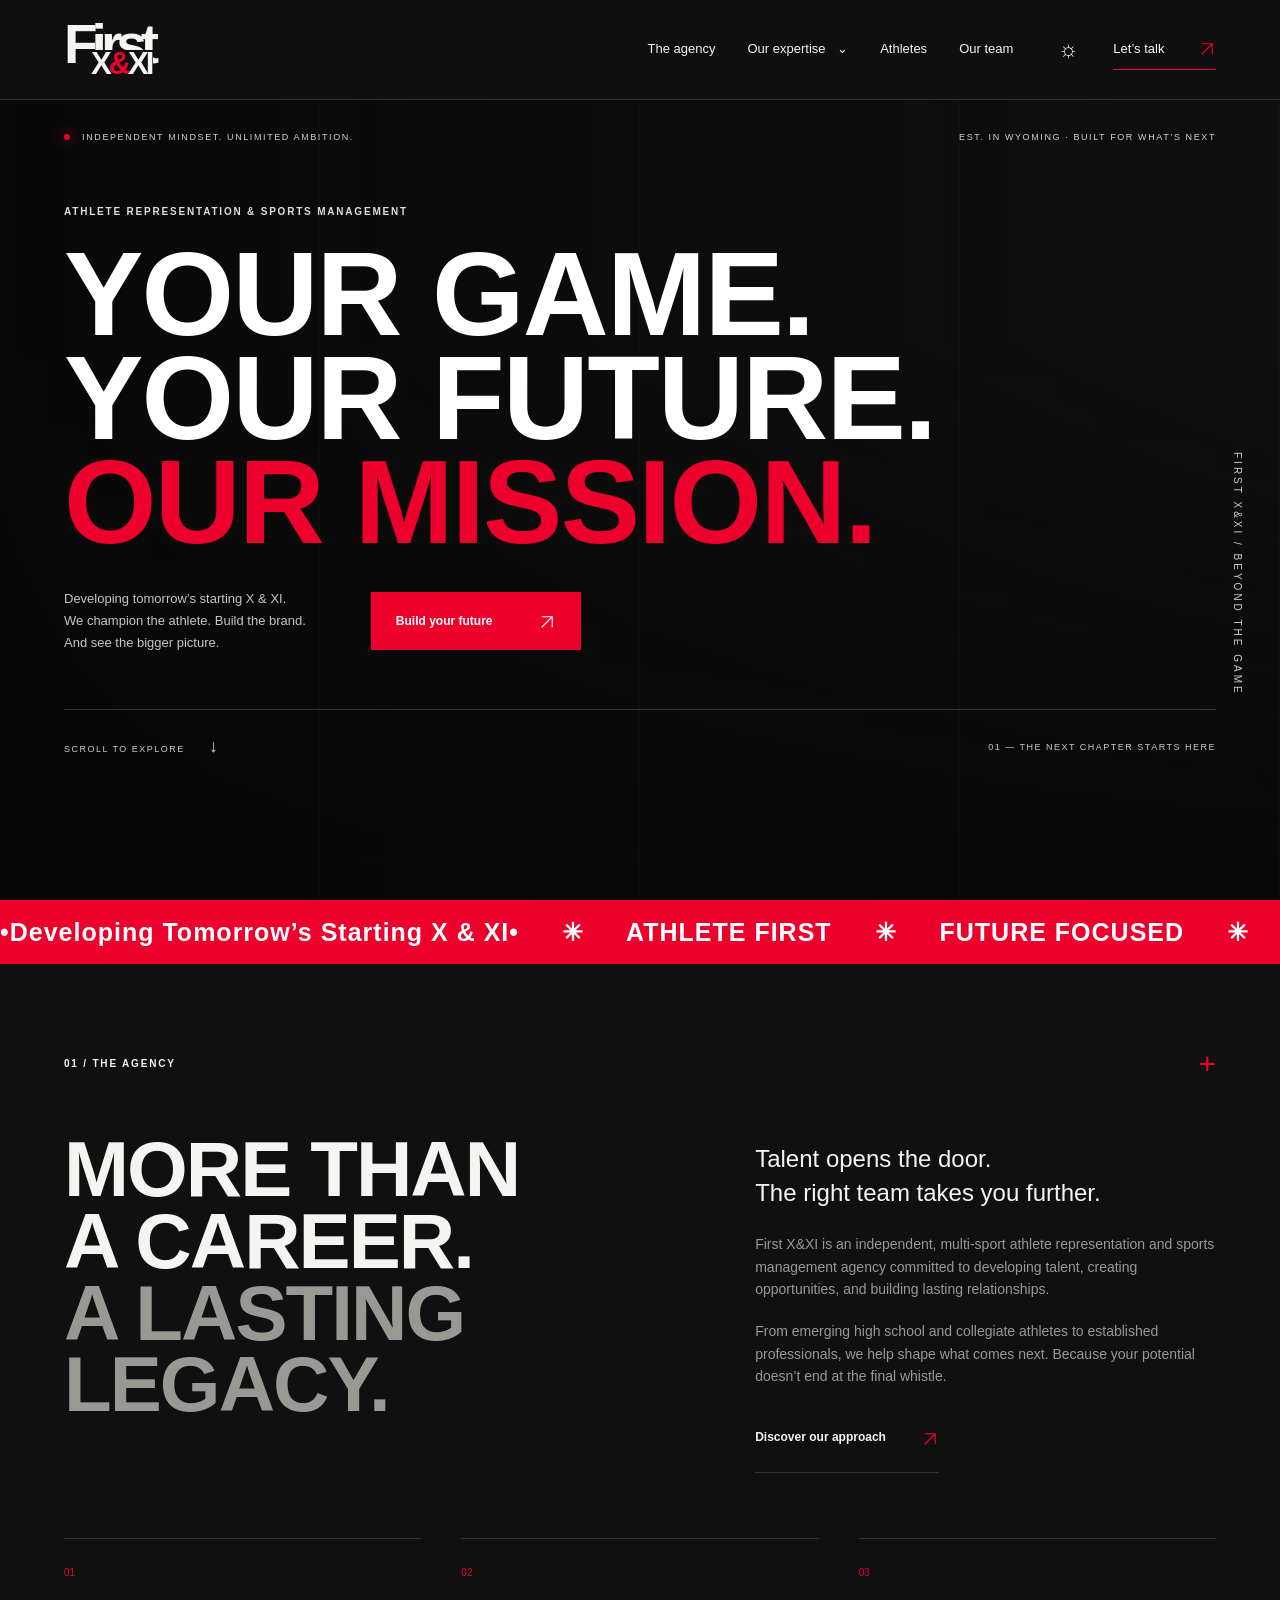
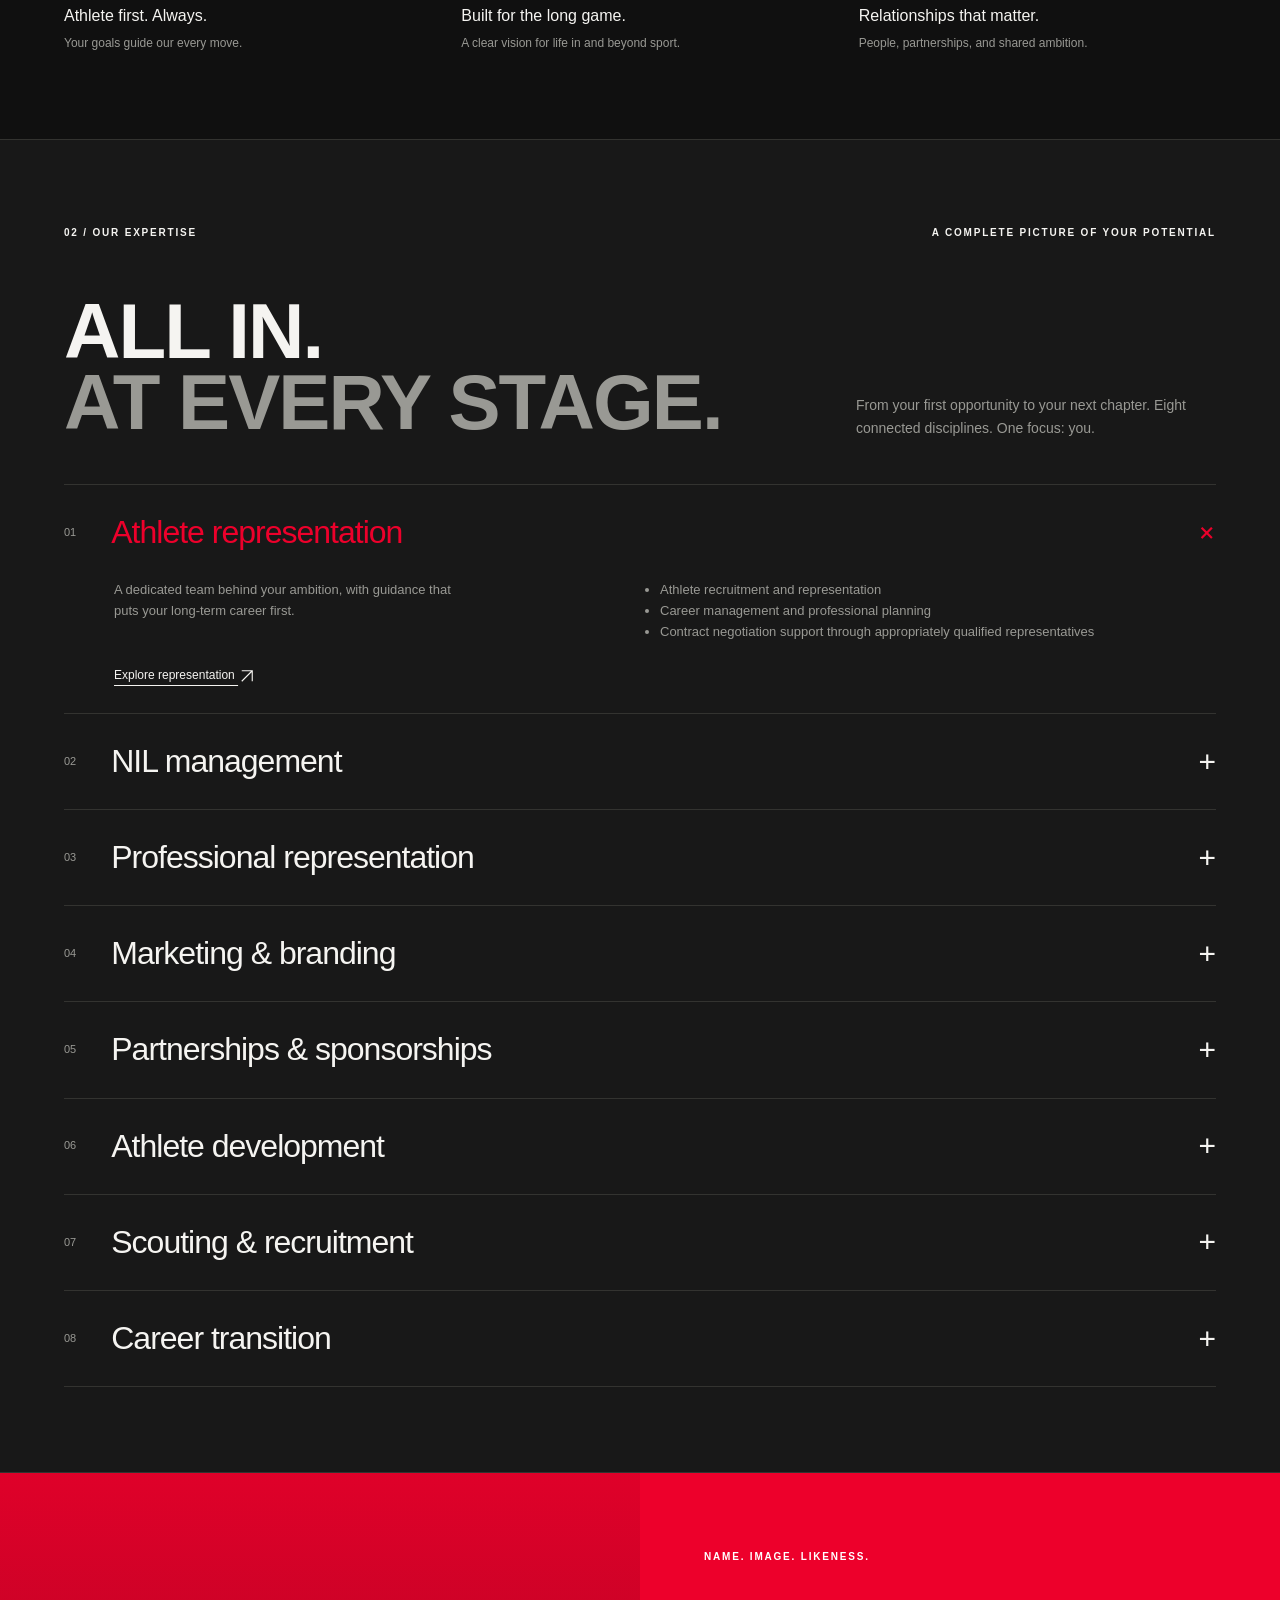
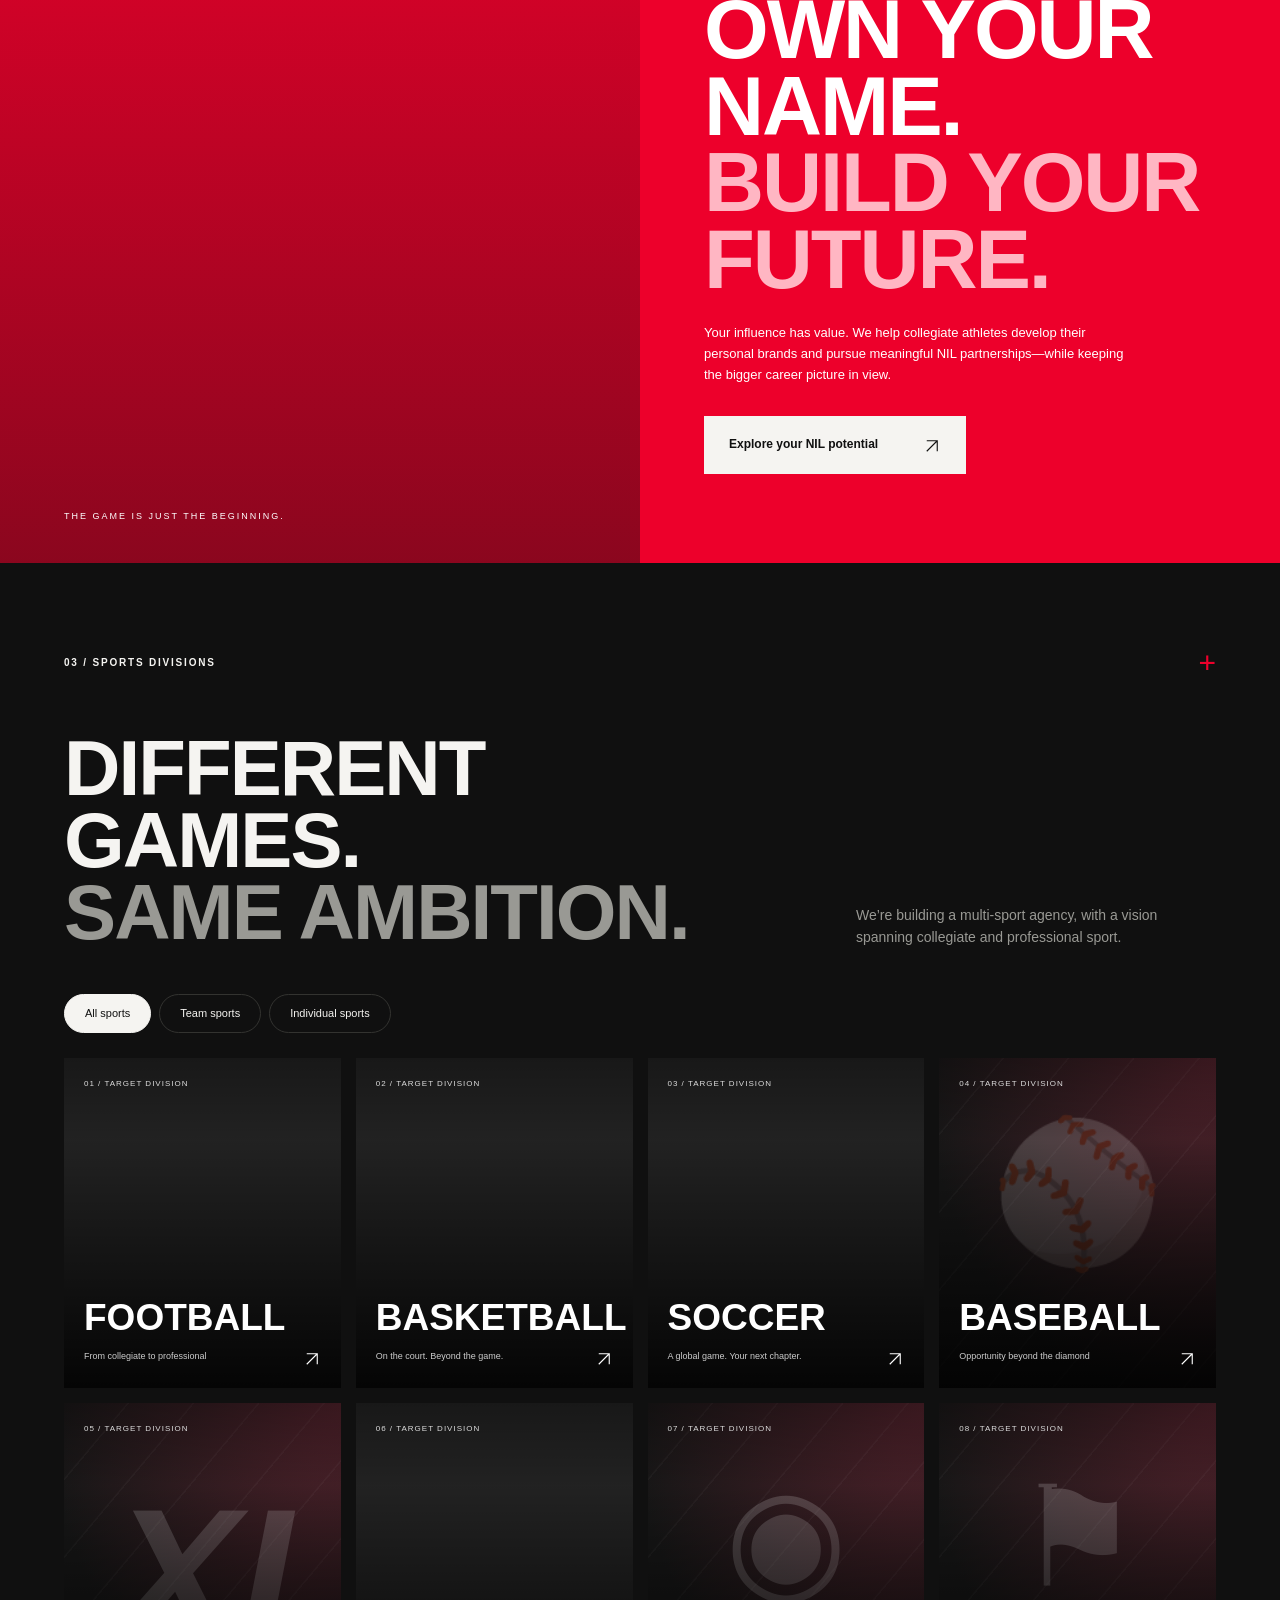
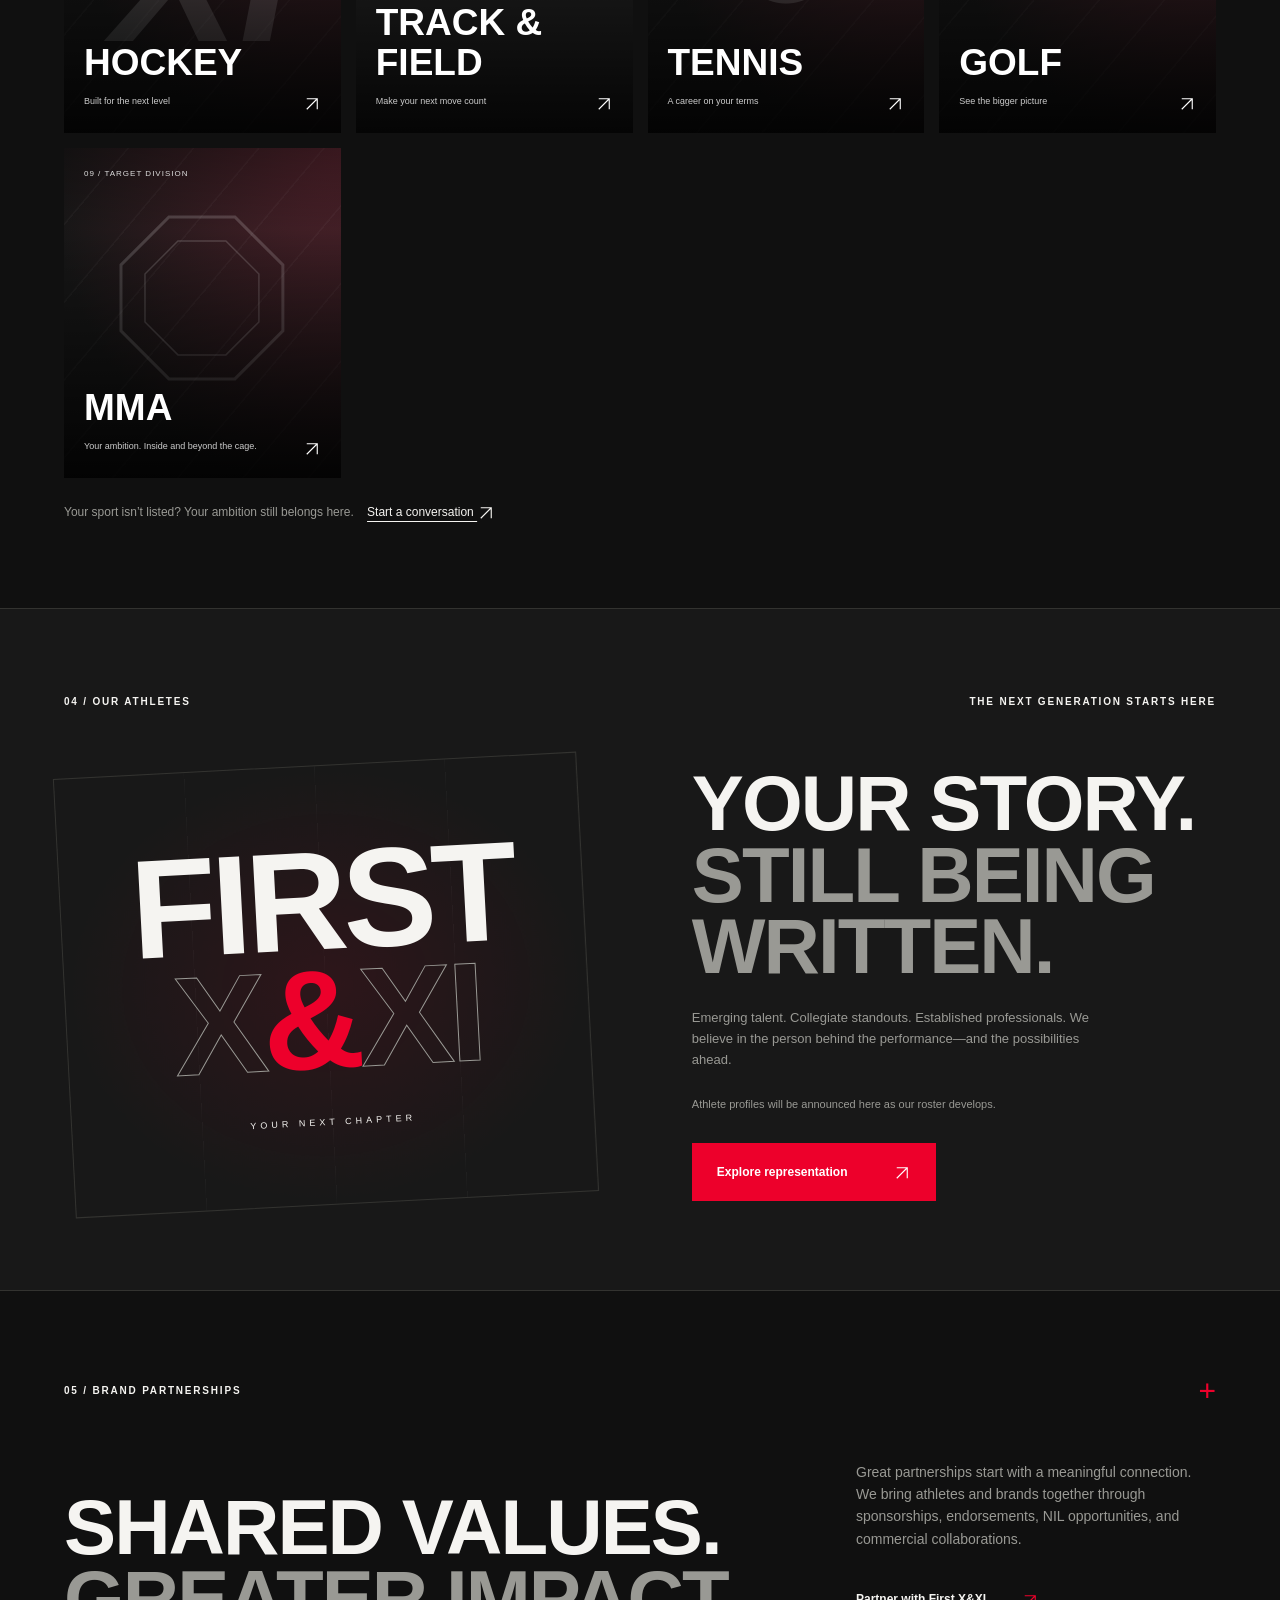
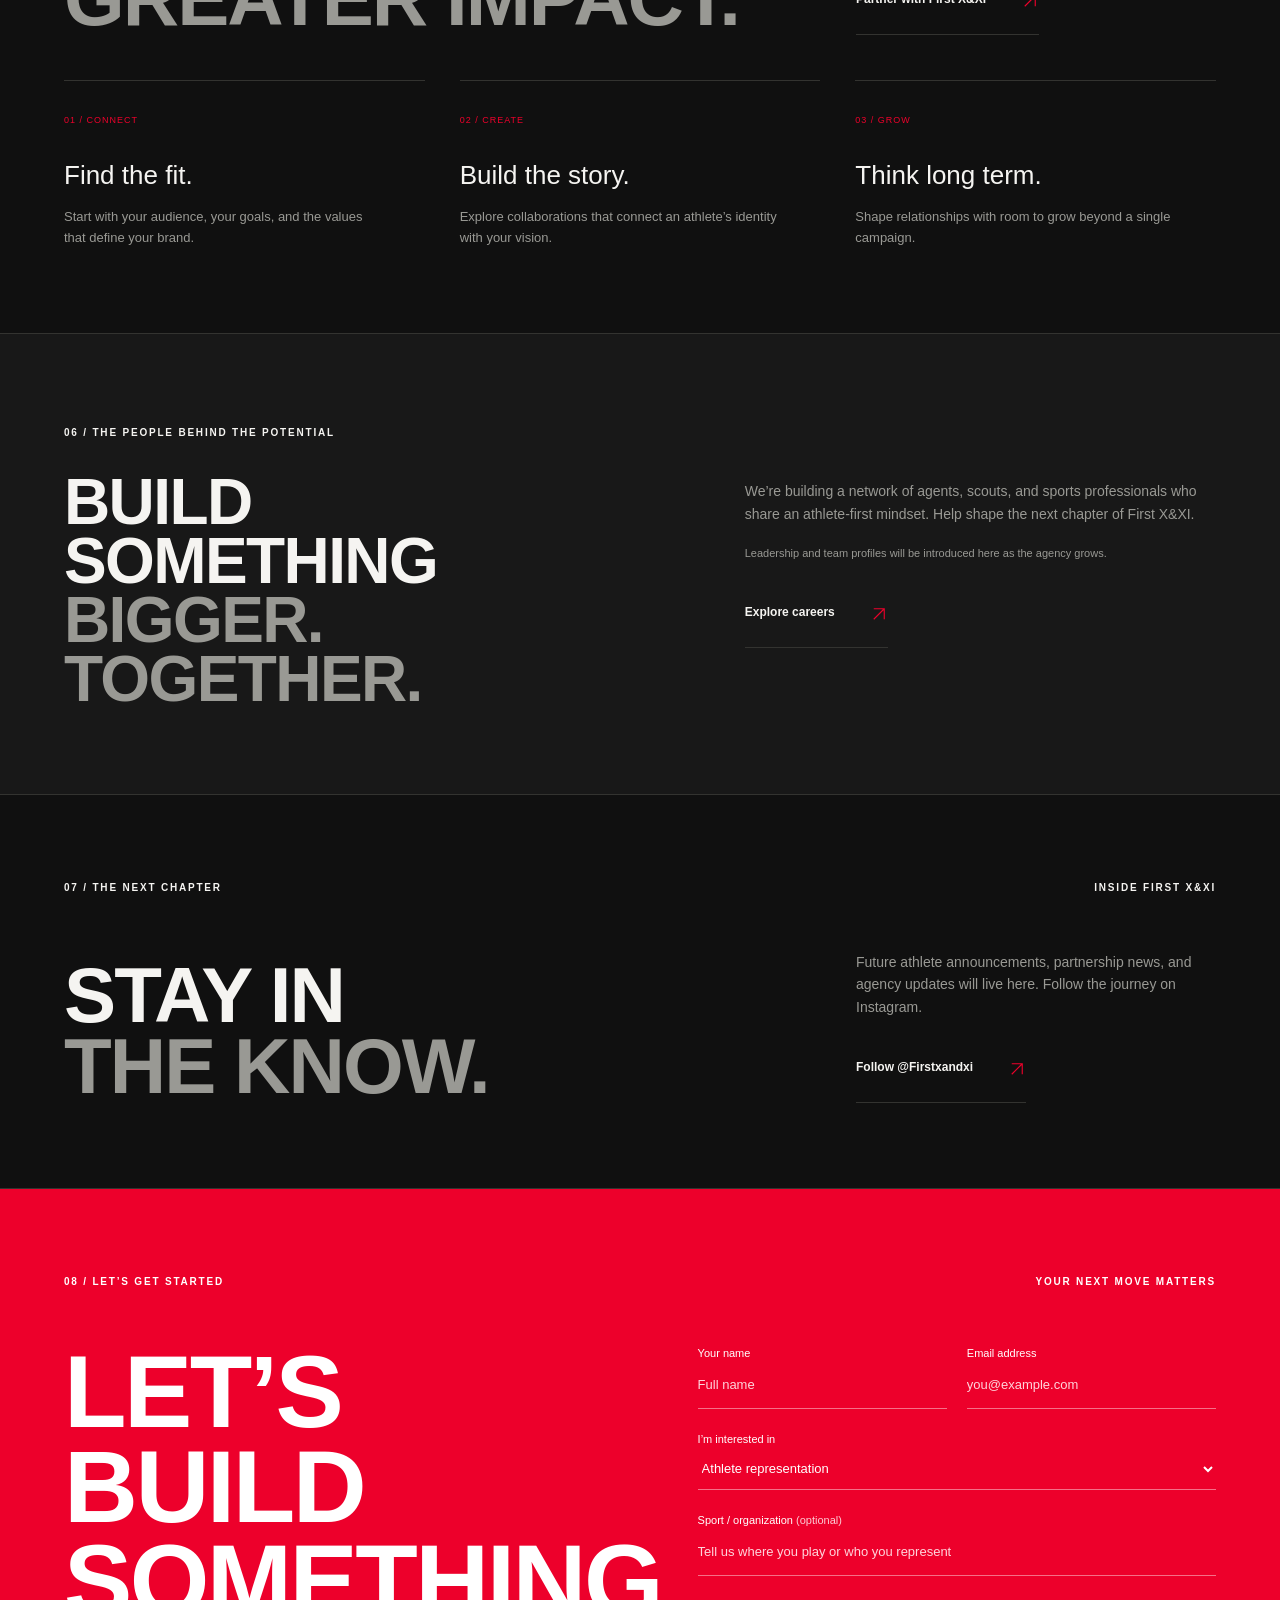
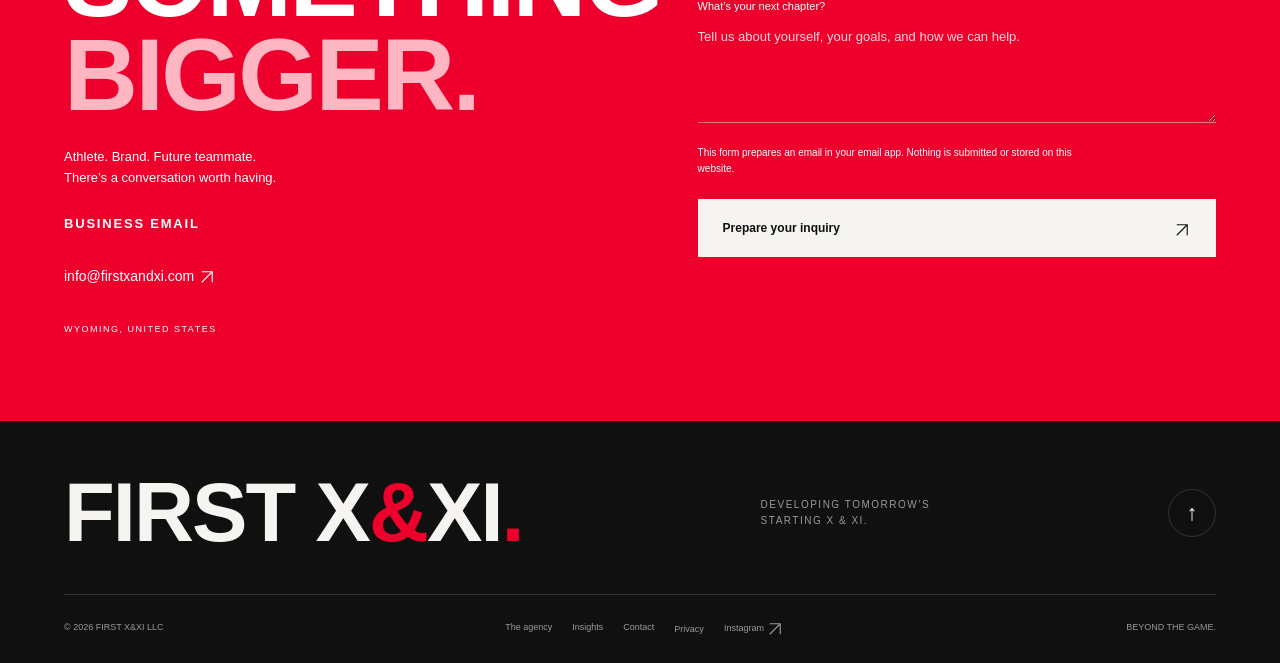
==== index.html @ 7b614a2d "Add files via upload" ====
<!doctype html>
<html lang="en" data-theme="dark">
<head>
<meta charset="UTF-8"><meta name="viewport" content="width=device-width, initial-scale=1">
<title>FIRST X&XI — Beyond the Game</title>
<meta name="description" content="FIRST X&XI is an independent, multi-sport athlete representation agency. Career management, NIL opportunities, brand partnerships, and development on and off the field.">
<meta name="theme-color" content="#101010"><meta property="og:title" content="FIRST X&XI — Beyond the Game"><meta property="og:description" content="Developing tomorrow’s starting X & XI. Athlete representation, NIL, and brand partnerships."><meta property="og:type" content="website">
<link rel="icon" href="assets/favicon.svg" type="image/svg+xml"><link rel="stylesheet" href="styles.css"><script src="script.js" defer></script>
</head>
<body>
<a class="skip" href="#main">Skip to content</a>
<header class="header">
<a href="#home" class="logo" aria-label="First X and XI home"><span class="logo-first">First</span><span class="logo-bottom">X<span>&</span>XI</span></a>
<nav class="desktop-nav" aria-label="Main navigation"><a href="#about">The agency</a><div class="nav-dropdown"><button aria-expanded="false" aria-controls="services-menu">Our expertise <span>⌄</span></button><div id="services-menu" class="mega-menu" hidden><span class="eyebrow">Built around your ambition</span><a href="#representation">Athlete representation <span><svg class="arrow-icon" viewBox="0 0 24 24" fill="none" aria-hidden="true"><path d="M5 19 19 5M5 5h14v14" stroke="currentColor" stroke-width="1.5"/></svg></span></a><a href="#nil">NIL & brand building <span><svg class="arrow-icon" viewBox="0 0 24 24" fill="none" aria-hidden="true"><path d="M5 19 19 5M5 5h14v14" stroke="currentColor" stroke-width="1.5"/></svg></span></a><a href="#sports">Sports divisions <span><svg class="arrow-icon" viewBox="0 0 24 24" fill="none" aria-hidden="true"><path d="M5 19 19 5M5 5h14v14" stroke="currentColor" stroke-width="1.5"/></svg></span></a><a href="#partnerships">Brand partnerships <span><svg class="arrow-icon" viewBox="0 0 24 24" fill="none" aria-hidden="true"><path d="M5 19 19 5M5 5h14v14" stroke="currentColor" stroke-width="1.5"/></svg></span></a></div></div><a href="#athletes">Athletes</a><a href="#team">Our team</a></nav>
<div class="header-actions"><button class="theme-toggle icon-button" aria-label="Switch to light theme" title="Switch color theme">☼</button><a class="header-cta" href="#contact">Let’s talk <span><svg class="arrow-icon" viewBox="0 0 24 24" fill="none" aria-hidden="true"><path d="M5 19 19 5M5 5h14v14" stroke="currentColor" stroke-width="1.5"/></svg></span></a><button class="menu-toggle icon-button" aria-label="Open navigation" aria-expanded="false" aria-controls="mobile-nav"><span></span><span></span></button></div>
<nav id="mobile-nav" class="mobile-nav" aria-label="Mobile navigation" hidden><a href="#about">The agency</a><a href="#representation">Our expertise</a><a href="#sports">Sports divisions</a><a href="#athletes">Athletes</a><a href="#team">Our team</a><a href="#contact">Let’s talk <svg class="arrow-icon" viewBox="0 0 24 24" fill="none" aria-hidden="true"><path d="M5 19 19 5M5 5h14v14" stroke="currentColor" stroke-width="1.5"/></svg></a></nav>
</header>
<main id="main">
<section class="hero" id="home">
<div class="hero-photo" role="img" aria-label="Stadium lights illuminating a field at night"></div><div class="hero-grid" aria-hidden="true"></div><div class="hero-topline"><span><i class="status-dot"></i> INDEPENDENT MINDSET. UNLIMITED AMBITION.</span><span>EST. IN WYOMING · BUILT FOR WHAT’S NEXT</span></div>
<div class="hero-content"><p class="eyebrow">ATHLETE REPRESENTATION &amp; SPORTS MANAGEMENT</p><h1>YOUR GAME.<br>YOUR FUTURE.<br><span>OUR MISSION.</span></h1><div class="hero-bottom"><p>Developing tomorrow’s starting X &amp; XI.<br>We champion the athlete. Build the brand.<br>And see the bigger picture.</p><a href="#contact" class="button" data-inquiry="Athlete representation">Build your future <span><svg class="arrow-icon" viewBox="0 0 24 24" fill="none" aria-hidden="true"><path d="M5 19 19 5M5 5h14v14" stroke="currentColor" stroke-width="1.5"/></svg></span></a></div></div>
<div class="hero-side" aria-hidden="true">FIRST X&XI / BEYOND THE GAME</div><div class="hero-footer"><a href="#about">SCROLL TO EXPLORE <span>↓</span></a><span>01 — THE NEXT CHAPTER STARTS HERE</span></div>
</section>
<div class="ticker" aria-label="Developing Tomorrow’s Starting X &amp; XI. Athlete first. Future focused. Beyond the game."><div aria-hidden="true">•Developing Tomorrow’s Starting X &amp; XI• <span>✳</span> ATHLETE FIRST <span>✳</span> FUTURE FOCUSED <span>✳</span> BEYOND THE GAME <span>✳</span> •Developing Tomorrow’s Starting X &amp; XI• <span>✳</span> ATHLETE FIRST <span>✳</span> FUTURE FOCUSED <span>✳</span> BEYOND THE GAME <span>✳</span></div></div>
<section class="section about" id="about"><div class="section-marker"><span class="eyebrow">01 / THE AGENCY</span><span class="mini-cross">+</span></div><div class="about-main reveal"><h2>MORE THAN<br>A CAREER.<br><span class="muted">A LASTING LEGACY.</span></h2><div class="about-copy"><p class="lead">Talent opens the door.<br>The right team takes you further.</p><p>First X&XI is an independent, multi-sport athlete representation and sports management agency committed to developing talent, creating opportunities, and building lasting relationships.</p><p>From emerging high school and collegiate athletes to established professionals, we help shape what comes next. Because your potential doesn’t end at the final whistle.</p><a class="text-link" href="#representation">Discover our approach <span><svg class="arrow-icon" viewBox="0 0 24 24" fill="none" aria-hidden="true"><path d="M5 19 19 5M5 5h14v14" stroke="currentColor" stroke-width="1.5"/></svg></span></a></div></div><div class="principles"><div><span>01</span><h3>Athlete first. Always.</h3><p>Your goals guide our every move.</p></div><div><span>02</span><h3>Built for the long game.</h3><p>A clear vision for life in and beyond sport.</p></div><div><span>03</span><h3>Relationships that matter.</h3><p>People, partnerships, and shared ambition.</p></div></div></section>
<section class="section expertise" id="representation"><div class="section-marker"><span class="eyebrow">02 / OUR EXPERTISE</span><span class="eyebrow">A COMPLETE PICTURE OF YOUR POTENTIAL</span></div><div class="section-heading reveal"><h2>ALL IN.<br><span class="muted">AT EVERY STAGE.</span></h2><p>From your first opportunity to your next chapter. Eight connected disciplines. One focus: you.</p></div><div class="service-list">
<details open><summary><span class="service-number">01</span><h3>Athlete representation</h3><span class="plus">+</span></summary><div class="service-body"><p>A dedicated team behind your ambition, with guidance that puts your long-term career first.</p><ul><li>Athlete recruitment and representation</li><li>Career management and professional planning</li><li>Contract negotiation support through appropriately qualified representatives</li></ul><a href="#contact" data-inquiry="Athlete representation">Explore representation <svg class="arrow-icon" viewBox="0 0 24 24" fill="none" aria-hidden="true"><path d="M5 19 19 5M5 5h14v14" stroke="currentColor" stroke-width="1.5"/></svg></a></div></details>
<details><summary><span class="service-number">02</span><h3>NIL management</h3><span class="plus">+</span></summary><div class="service-body"><p>Turn your name, image, and likeness into opportunities that fit who you are.</p><ul><li>Collegiate NIL opportunities</li><li>Brand partnerships and sponsorship negotiations</li><li>Athlete brand development</li></ul><a href="#nil">Explore NIL <svg class="arrow-icon" viewBox="0 0 24 24" fill="none" aria-hidden="true"><path d="M5 19 19 5M5 5h14v14" stroke="currentColor" stroke-width="1.5"/></svg></a></div></details>
<details><summary><span class="service-number">03</span><h3>Professional representation</h3><span class="plus">+</span></summary><div class="service-body"><p>Strategic support for the demands and possibilities of a professional career.</p><ul><li>Professional career and relationship management</li><li>Contract advisory and negotiation through qualified agents</li><li>Career advancement opportunities</li></ul><a href="#contact" data-inquiry="Professional representation">Plan your next chapter <svg class="arrow-icon" viewBox="0 0 24 24" fill="none" aria-hidden="true"><path d="M5 19 19 5M5 5h14v14" stroke="currentColor" stroke-width="1.5"/></svg></a></div></details>
<details><summary><span class="service-number">04</span><h3>Marketing &amp; branding</h3><span class="plus">+</span></summary><div class="service-body"><p>Build an identity that carries your story beyond the scoreboard.</p><ul><li>Personal brand development</li><li>Social media strategy and athlete campaigns</li><li>Public relations and media exposure</li></ul><a href="#contact" data-inquiry="Marketing & branding">Build your brand <svg class="arrow-icon" viewBox="0 0 24 24" fill="none" aria-hidden="true"><path d="M5 19 19 5M5 5h14v14" stroke="currentColor" stroke-width="1.5"/></svg></a></div></details>
<details><summary><span class="service-number">05</span><h3>Partnerships &amp; sponsorships</h3><span class="plus">+</span></summary><div class="service-body"><p>Connect ambition with brands that share your values.</p><ul><li>Corporate sponsorships and endorsements</li><li>Brand collaborations</li><li>Commercial partnerships</li></ul><a href="#partnerships">Explore partnerships <svg class="arrow-icon" viewBox="0 0 24 24" fill="none" aria-hidden="true"><path d="M5 19 19 5M5 5h14v14" stroke="currentColor" stroke-width="1.5"/></svg></a></div></details>
<details><summary><span class="service-number">06</span><h3>Athlete development</h3><span class="plus">+</span></summary><div class="service-body"><p>Invest in the person behind the performance.</p><ul><li>Professional development and mentorship</li><li>Career preparation</li><li>Financial literacy and education resources</li></ul><a href="#contact" data-inquiry="Athlete development">Start a conversation <svg class="arrow-icon" viewBox="0 0 24 24" fill="none" aria-hidden="true"><path d="M5 19 19 5M5 5h14v14" stroke="currentColor" stroke-width="1.5"/></svg></a></div></details>
<details><summary><span class="service-number">07</span><h3>Scouting &amp; recruitment</h3><span class="plus">+</span></summary><div class="service-body"><p>Recognize potential. Create pathways to what comes next.</p><ul><li>Emerging talent identification and evaluation</li><li>High school and collegiate recruitment</li><li>Relationships with coaches and programs</li></ul><a href="#contact" data-inquiry="Scouting & recruitment">Get in touch <svg class="arrow-icon" viewBox="0 0 24 24" fill="none" aria-hidden="true"><path d="M5 19 19 5M5 5h14v14" stroke="currentColor" stroke-width="1.5"/></svg></a></div></details>
<details><summary><span class="service-number">08</span><h3>Career transition</h3><span class="plus">+</span></summary><div class="service-body"><p>Your next chapter deserves the same ambition as your first.</p><ul><li>Preparation for life after sports</li><li>Business and entrepreneurship opportunities</li><li>Personal brand development and long-term career planning</li></ul><a href="#contact" data-inquiry="Career transition">Explore your next move <svg class="arrow-icon" viewBox="0 0 24 24" fill="none" aria-hidden="true"><path d="M5 19 19 5M5 5h14v14" stroke="currentColor" stroke-width="1.5"/></svg></a></div></details>
</div></section>
<section class="nil-feature" id="nil"><div class="nil-image" role="img" aria-label="Basketball hoop beneath an open sky"></div><div class="nil-copy reveal"><span class="eyebrow">NAME. IMAGE. LIKENESS.</span><h2>OWN YOUR<br>NAME.<br><span>BUILD YOUR<br>FUTURE.</span></h2><p>Your influence has value. We help collegiate athletes develop their personal brands and pursue meaningful NIL partnerships—while keeping the bigger career picture in view.</p><a href="#contact" class="button button-white" data-inquiry="NIL opportunities">Explore your NIL potential <span><svg class="arrow-icon" viewBox="0 0 24 24" fill="none" aria-hidden="true"><path d="M5 19 19 5M5 5h14v14" stroke="currentColor" stroke-width="1.5"/></svg></span></a></div></section>
<section class="section sports" id="sports"><div class="section-marker"><span class="eyebrow">03 / SPORTS DIVISIONS</span><span class="mini-cross">+</span></div><div class="section-heading reveal"><h2>DIFFERENT GAMES.<br><span class="muted">SAME AMBITION.</span></h2><p>We’re building a multi-sport agency, with a vision spanning collegiate and professional sport.</p></div><div class="sport-filters" role="group" aria-label="Filter sports"><button class="active" data-filter="all" aria-pressed="true">All sports</button><button data-filter="team" aria-pressed="false">Team sports</button><button data-filter="individual" aria-pressed="false">Individual sports</button></div><div class="sport-grid">
<a class="sport-card football" href="#contact" data-category="team" data-sport="Football"><span class="sport-index">01 / TARGET DIVISION</span><div><h3>FOOTBALL</h3><span>From collegiate to professional <b><svg class="arrow-icon" viewBox="0 0 24 24" fill="none" aria-hidden="true"><path d="M5 19 19 5M5 5h14v14" stroke="currentColor" stroke-width="1.5"/></svg></b></span></div></a>
<a class="sport-card basketball" href="#contact" data-category="team" data-sport="Basketball"><span class="sport-index">02 / TARGET DIVISION</span><div><h3>BASKETBALL</h3><span>On the court. Beyond the game. <b><svg class="arrow-icon" viewBox="0 0 24 24" fill="none" aria-hidden="true"><path d="M5 19 19 5M5 5h14v14" stroke="currentColor" stroke-width="1.5"/></svg></b></span></div></a>
<a class="sport-card soccer" href="#contact" data-category="team" data-sport="Soccer"><span class="sport-index">03 / TARGET DIVISION</span><div><h3>SOCCER</h3><span>A global game. Your next chapter. <b><svg class="arrow-icon" viewBox="0 0 24 24" fill="none" aria-hidden="true"><path d="M5 19 19 5M5 5h14v14" stroke="currentColor" stroke-width="1.5"/></svg></b></span></div></a>
<a class="sport-card graphic-card" href="#contact" data-category="team" data-sport="Baseball"><span class="sport-index">04 / TARGET DIVISION</span><span class="sport-symbol" aria-hidden="true">⚾</span><div><h3>BASEBALL</h3><span>Opportunity beyond the diamond <b><svg class="arrow-icon" viewBox="0 0 24 24" fill="none" aria-hidden="true"><path d="M5 19 19 5M5 5h14v14" stroke="currentColor" stroke-width="1.5"/></svg></b></span></div></a>
<a class="sport-card graphic-card" href="#contact" data-category="team" data-sport="Hockey"><span class="sport-index">05 / TARGET DIVISION</span><span class="sport-symbol lines-symbol" aria-hidden="true">XI</span><div><h3>HOCKEY</h3><span>Built for the next level <b><svg class="arrow-icon" viewBox="0 0 24 24" fill="none" aria-hidden="true"><path d="M5 19 19 5M5 5h14v14" stroke="currentColor" stroke-width="1.5"/></svg></b></span></div></a>
<a class="sport-card track" href="#contact" data-category="individual" data-sport="Track & Field"><span class="sport-index">06 / TARGET DIVISION</span><div><h3>TRACK &amp; FIELD</h3><span>Make your next move count <b><svg class="arrow-icon" viewBox="0 0 24 24" fill="none" aria-hidden="true"><path d="M5 19 19 5M5 5h14v14" stroke="currentColor" stroke-width="1.5"/></svg></b></span></div></a>
<a class="sport-card graphic-card" href="#contact" data-category="individual" data-sport="Tennis"><span class="sport-index">07 / TARGET DIVISION</span><span class="sport-symbol" aria-hidden="true">◉</span><div><h3>TENNIS</h3><span>A career on your terms <b><svg class="arrow-icon" viewBox="0 0 24 24" fill="none" aria-hidden="true"><path d="M5 19 19 5M5 5h14v14" stroke="currentColor" stroke-width="1.5"/></svg></b></span></div></a>
<a class="sport-card graphic-card" href="#contact" data-category="individual" data-sport="Golf"><span class="sport-index">08 / TARGET DIVISION</span><span class="sport-symbol" aria-hidden="true">⚑</span><div><h3>GOLF</h3><span>See the bigger picture <b><svg class="arrow-icon" viewBox="0 0 24 24" fill="none" aria-hidden="true"><path d="M5 19 19 5M5 5h14v14" stroke="currentColor" stroke-width="1.5"/></svg></b></span></div></a><a class="sport-card graphic-card mma" href="#contact" data-category="individual" data-sport="MMA"><span class="sport-index">09 / TARGET DIVISION</span><svg class="mma-octagon" viewBox="0 0 120 120" fill="none" aria-hidden="true"><path d="M38 6h44l32 32v44l-32 32H38L6 82V38Z" stroke="currentColor" stroke-width="2"/><path d="M44 22h32l22 22v32L76 98H44L22 76V44Z" stroke="currentColor"/></svg><div><h3>MMA</h3><span>Your ambition. Inside and beyond the cage. <b><svg class="arrow-icon" viewBox="0 0 24 24" fill="none" aria-hidden="true"><path d="M5 19 19 5M5 5h14v14" stroke="currentColor" stroke-width="1.5"/></svg></b></span></div></a></div><p class="sport-note">Your sport isn’t listed? Your ambition still belongs here. <a href="#contact">Start a conversation <svg class="arrow-icon" viewBox="0 0 24 24" fill="none" aria-hidden="true"><path d="M5 19 19 5M5 5h14v14" stroke="currentColor" stroke-width="1.5"/></svg></a></p></section>
<section class="athletes section" id="athletes"><div class="section-marker"><span class="eyebrow">04 / OUR ATHLETES</span><span class="eyebrow">THE NEXT GENERATION STARTS HERE</span></div><div class="athlete-layout"><div class="athlete-art" aria-hidden="true"><span>FIRST</span><span class="outline">X<span class="red">&</span>XI</span><small>YOUR NEXT CHAPTER</small></div><div class="reveal"><h2>YOUR STORY.<br><span class="muted">STILL BEING<br>WRITTEN.</span></h2><p>Emerging talent. Collegiate standouts. Established professionals. We believe in the person behind the performance—and the possibilities ahead.</p><p class="small-note">Athlete profiles will be announced here as our roster develops.</p><a href="#contact" class="button" data-inquiry="Athlete representation">Explore representation <span><svg class="arrow-icon" viewBox="0 0 24 24" fill="none" aria-hidden="true"><path d="M5 19 19 5M5 5h14v14" stroke="currentColor" stroke-width="1.5"/></svg></span></a></div></div></section>
<section class="section partnerships" id="partnerships"><div class="section-marker"><span class="eyebrow">05 / BRAND PARTNERSHIPS</span><span class="mini-cross">+</span></div><div class="section-heading reveal"><h2>SHARED VALUES.<br><span class="muted">GREATER IMPACT.</span></h2><div><p>Great partnerships start with a meaningful connection. We bring athletes and brands together through sponsorships, endorsements, NIL opportunities, and commercial collaborations.</p><a href="#contact" class="text-link" data-inquiry="Brand partnership">Partner with First X&XI <span><svg class="arrow-icon" viewBox="0 0 24 24" fill="none" aria-hidden="true"><path d="M5 19 19 5M5 5h14v14" stroke="currentColor" stroke-width="1.5"/></svg></span></a></div></div><div class="partner-steps"><div><span>01 / CONNECT</span><h3>Find the fit.</h3><p>Start with your audience, your goals, and the values that define your brand.</p></div><div><span>02 / CREATE</span><h3>Build the story.</h3><p>Explore collaborations that connect an athlete’s identity with your vision.</p></div><div><span>03 / GROW</span><h3>Think long term.</h3><p>Shape relationships with room to grow beyond a single campaign.</p></div></div></section>
<section class="section team" id="team"><div><span class="eyebrow">06 / THE PEOPLE BEHIND THE POTENTIAL</span><h2>BUILD SOMETHING<br><span class="muted">BIGGER. TOGETHER.</span></h2></div><div><p>We’re building a network of agents, scouts, and sports professionals who share an athlete-first mindset. Help shape the next chapter of First X&XI.</p><p class="small-note">Leadership and team profiles will be introduced here as the agency grows.</p><a href="#contact" class="text-link" data-inquiry="Careers — agents & scouts">Explore careers <span><svg class="arrow-icon" viewBox="0 0 24 24" fill="none" aria-hidden="true"><path d="M5 19 19 5M5 5h14v14" stroke="currentColor" stroke-width="1.5"/></svg></span></a></div></section>
<section class="section insights" id="insights"><div class="section-marker"><span class="eyebrow">07 / THE NEXT CHAPTER</span><span class="eyebrow">INSIDE FIRST X&XI</span></div><div class="section-heading"><h2>STAY IN<br><span class="muted">THE KNOW.</span></h2><div><p>Future athlete announcements, partnership news, and agency updates will live here. Follow the journey on Instagram.</p><a href="https://www.instagram.com/firstxandxi/" target="_blank" rel="noopener noreferrer" class="text-link">Follow @Firstxandxi <span><svg class="arrow-icon" viewBox="0 0 24 24" fill="none" aria-hidden="true"><path d="M5 19 19 5M5 5h14v14" stroke="currentColor" stroke-width="1.5"/></svg></span></a></div></div></section>
<section class="section contact" id="contact"><div class="section-marker"><span class="eyebrow">08 / LET’S GET STARTED</span><span class="eyebrow">YOUR NEXT MOVE MATTERS</span></div><div class="contact-grid"><div><h2>LET’S BUILD<br>SOMETHING<br><span>BIGGER.</span></h2><p>Athlete. Brand. Future teammate.<br>There’s a conversation worth having.</p><p class="eyebrow">Business Email</p><a class="contact-email" href="mailto:info@firstxandxi.com">info@firstxandxi.com <svg class="arrow-icon" viewBox="0 0 24 24" fill="none" aria-hidden="true"><path d="M5 19 19 5M5 5h14v14" stroke="currentColor" stroke-width="1.5"/></svg></a><p class="contact-location">WYOMING, UNITED STATES</p></div><form id="contact-form"><div class="form-row"><label>Your name<input name="name" autocomplete="name" required placeholder="Full name" maxlength="100"></label><label>Email address<input type="email" name="email" autocomplete="email" required placeholder="you@example.com" maxlength="200"></label></div><label>I’m interested in<select name="interest" id="interest"><option>Athlete representation</option><option>NIL opportunities</option><option>Professional representation</option><option>Marketing & branding</option><option>Brand partnership</option><option>Athlete development</option><option>Scouting & recruitment</option><option>Career transition</option><option>Careers — agents & scouts</option><option>General inquiry</option></select></label><label>Sport / organization <span class="optional">(optional)</span><input name="sport" id="sport-input" placeholder="Tell us where you play or who you represent" maxlength="200"></label><label>What’s your next chapter?<textarea name="message" rows="4" required placeholder="Tell us about yourself, your goals, and how we can help." maxlength="3000"></textarea></label><p class="form-note">This form prepares an email in your email app. Nothing is submitted or stored on this website.</p><button type="submit" class="button button-white">Prepare your inquiry <span><svg class="arrow-icon" viewBox="0 0 24 24" fill="none" aria-hidden="true"><path d="M5 19 19 5M5 5h14v14" stroke="currentColor" stroke-width="1.5"/></svg></span></button><p id="form-status" role="status"></p><a id="email-fallback" hidden>Open your prepared email again <svg class="arrow-icon" viewBox="0 0 24 24" fill="none" aria-hidden="true"><path d="M5 19 19 5M5 5h14v14" stroke="currentColor" stroke-width="1.5"/></svg></a><button id="copy-inquiry" type="button" hidden>Copy inquiry text</button></form></div></section>
</main>
<footer><div class="footer-top"><a href="#home" class="footer-brand">FIRST X<span>&</span>XI<span class="footer-period">.</span></a><p>DEVELOPING TOMORROW’S<br>STARTING X & XI.</p><a href="#home" class="back-top" aria-label="Back to top">↑</a></div><div class="footer-bottom"><span>© <span id="year">2026</span> FIRST X&XI LLC</span><div><a href="#about">The agency</a><a href="#insights">Insights</a><a href="#contact">Contact</a><button id="privacy-button">Privacy</button><a href="https://www.instagram.com/firstxandxi/" target="_blank" rel="noopener noreferrer">Instagram <svg class="arrow-icon" viewBox="0 0 24 24" fill="none" aria-hidden="true"><path d="M5 19 19 5M5 5h14v14" stroke="currentColor" stroke-width="1.5"/></svg></a></div><span>BEYOND THE GAME.</span></div></footer>
<dialog id="privacy-dialog"><button class="dialog-close" aria-label="Close privacy notice">×</button><span class="eyebrow">FIRST X&XI</span><h2>PRIVACY NOTICE</h2><p>This website does not store inquiry submissions. The inquiry form opens your chosen email application; information is only sent when you send that email. Avoid including sensitive personal information.</p><p>Your theme preference is saved locally in your browser. Photography loads from Unsplash, which receives ordinary connection data such as your IP address. Hosting providers may keep standard access logs.</p><p>For questions, contact <a href="mailto:info@firstxandxi.com">info@firstxandxi.com</a>.</p></dialog>
</body></html>
---- styles.css ----
@font-face{font-family:"Barlow Condensed";src:url("assets/display.woff2") format("woff2");font-style:normal;font-weight:600 900;font-display:swap}@font-face{font-family:"DM Sans";src:url("assets/body.woff2") format("woff2");font-style:normal;font-weight:400 700;font-display:swap}
:root{--bg:#101010;--surface:#181818;--text:#f5f4f1;--muted:#999994;--line:#333330;--red:#ed002b;--display:'Barlow Condensed','Arial Narrow',Impact,sans-serif;--body:'DM Sans',Arial,sans-serif;--pad:clamp(24px,5vw,88px)}*{box-sizing:border-box}html{scroll-behavior:smooth;scroll-padding-top:100px}body{margin:0;background:var(--bg);color:var(--text);font-family:var(--body);font-size:15px;line-height:1.6}body.menu-open{overflow:hidden}a{color:inherit;text-decoration:none}button,input,select,textarea{font:inherit}button,a,input,select,textarea{-webkit-tap-highlight-color:transparent}button{cursor:pointer}button{color:inherit}button:disabled{cursor:default}a:focus-visible,button:focus-visible,summary:focus-visible,input:focus-visible,select:focus-visible,textarea:focus-visible{outline:3px solid #ff4565;outline-offset:5px}::selection{color:#fff;background:var(--red)}[hidden]{display:none!important}h1,h2,h3,p{margin:0}h1,h2{font-family:var(--display);font-weight:800;line-height:.92;letter-spacing:-.025em}h2{font-size:clamp(48px,6.1vw,92px)}p{color:var(--muted)}p+p{margin-top:20px}h3{font-weight:500}section[id]{scroll-margin-top:15px}.red{color:var(--red)}.muted{color:var(--muted)}.skip{position:fixed;left:20px;top:-100px;z-index:200;background:var(--red);padding:12px}.skip:focus{top:20px}.header{height:100px;padding:0 var(--pad);display:flex;align-items:center;justify-content:space-between;gap:35px;position:sticky;top:0;z-index:50;background:color-mix(in srgb,var(--bg) 92%,transparent);backdrop-filter:blur(18px);border-bottom:1px solid var(--line)}.logo{width:100px;height:70px;position:relative;display:block;line-height:1;color:var(--text)}.logo-first{font-family:Arial,sans-serif;letter-spacing:-6px;font-weight:900;font-size:55px;position:absolute;top:2px;left:0}.logo-bottom{position:absolute;left:25px;top:35px;font-weight:900;font-size:31px;letter-spacing:-3px;background:var(--bg);line-height:.9;padding:0 2px}.logo-bottom span{color:var(--red)}.desktop-nav{display:flex;align-items:center;gap:32px;font-size:13px;margin-left:auto}.desktop-nav>a,.nav-dropdown>button{padding:30px 0;transition:color .2s}.desktop-nav>a:hover,.nav-dropdown>button:hover{color:var(--red)}.nav-dropdown>button{background:none;border:0}.nav-dropdown>button span{margin-left:8px}.header-actions{display:flex;align-items:center;gap:25px}.icon-button{border:0;background:none;font-size:23px;width:40px;height:44px}.header-cta{border-bottom:1px solid var(--red);font-size:13px;padding:10px 0}.header-cta span{margin-left:30px;color:var(--red)}.mega-menu{position:absolute;top:99px;right:var(--pad);width:480px;padding:35px;background:var(--surface);border:1px solid var(--line);box-shadow:0 30px 60px #0006}.mega-menu>a{display:flex;justify-content:space-between;font-size:23px;padding:15px 0;border-bottom:1px solid var(--line)}.mega-menu>a:hover{color:var(--red)}.menu-toggle{display:none}.eyebrow{font-size:10px;font-weight:600;letter-spacing:1.8px;text-transform:uppercase}.hero{position:relative;min-height:760px;min-height:min(890px,calc(100svh - 100px));isolation:isolate;overflow:hidden;background:#111;color:#fff;padding:30px var(--pad) 0}.hero-photo{position:absolute;inset:0;z-index:-3;background:linear-gradient(90deg,#080808eb 0%,#0909098a 53%,#09090933),linear-gradient(0deg,#090909eb,transparent 70%),url("https://images.unsplash.com/photo-1522778119026-d647f0596c20?auto=format&fit=crop&w=2200&q=85") center 55%/cover;animation:hero-zoom 2s ease-out both}.hero-grid{position:absolute;inset:0;z-index:-2;background:repeating-linear-gradient(90deg,transparent 0,transparent calc(25% - 1px),#ffffff0b 25%);pointer-events:none}.hero-topline{display:flex;justify-content:space-between;font-size:9px;letter-spacing:1.6px;color:#d2d2ce}.status-dot{display:inline-block;background:var(--red);width:6px;height:6px;margin-right:8px;border-radius:50%;box-shadow:0 0 16px #f0023d}.hero-content{padding:60px 0 55px;max-width:1100px}.hero-content .eyebrow{margin-bottom:22px;color:#ddd}.hero h1{font-size:clamp(75px,9.3vw,150px);letter-spacing:-.015em;line-height:.87}.hero h1>span{color:var(--red)}.hero-bottom{display:flex;align-items:center;gap:65px;margin-top:35px}.hero-bottom p{color:#c5c5c5;font-size:13px;line-height:1.7}.button{border:0;display:inline-flex;align-items:center;justify-content:space-between;gap:45px;background:var(--red);color:#fff;padding:18px 25px;font-size:12px;font-weight:600;min-height:57px;transition:background .25s,transform .25s}.button:hover{background:#c80023;transform:translateY(-3px)}.button span{font-size:22px;font-weight:400;line-height:1}.button-white{background:#f5f4f1;color:#101010}.button-white:hover{background:#ddd;color:#101010}.hero-side{position:absolute;right:35px;top:44%;writing-mode:vertical-rl;font-size:10px;letter-spacing:3px;color:#ccc}.hero-footer{display:flex;justify-content:space-between;align-items:center;border-top:1px solid #ffffff30;padding:22px 0;font-size:9px;letter-spacing:1.5px;color:#ccc}.hero-footer a span{margin-left:20px;font-size:18px}.ticker{background:var(--red);color:#fff;padding:12px 0;overflow:hidden;white-space:nowrap;font-family:var(--display);font-weight:600;font-size:25px;letter-spacing:1px}.ticker>div{display:inline-block;animation:marquee 35s linear infinite}.ticker span{display:inline-block;margin:0 35px}.section{padding:85px var(--pad);border-bottom:1px solid var(--line)}.section-marker{display:flex;align-items:center;justify-content:space-between;margin-bottom:55px}.mini-cross{font-size:30px;line-height:1;color:var(--red);font-weight:300}.about-main{display:grid;grid-template-columns:1.3fr 1fr;gap:8%}.about-copy{max-width:480px;padding-top:8px}.about-copy .lead{font-size:24px;line-height:1.4;color:var(--text);margin-bottom:24px}.about-copy p{font-size:14px}.text-link{display:inline-flex;justify-content:space-between;gap:35px;align-items:center;font-size:12px;font-weight:600;border-bottom:1px solid var(--line);padding:17px 0;margin-top:15px}.text-link span{font-size:22px;color:var(--red);transition:transform .2s}.text-link:hover span{transform:translate(4px,-4px)}.principles{display:grid;grid-template-columns:repeat(3,1fr);gap:40px;margin-top:65px}.principles>div{border-top:1px solid var(--line);padding-top:20px}.principles>div>span{font-size:10px;color:var(--red)}.principles h3{font-size:16px;margin-top:20px;margin-bottom:6px}.principles p{font-size:12px}.expertise{background:var(--surface)}.section-heading{display:flex;justify-content:space-between;align-items:flex-end;gap:70px;margin-bottom:45px}.section-heading>p,.section-heading>div{max-width:360px;font-size:14px}.service-list{border-top:1px solid var(--line)}details{border-bottom:1px solid var(--line)}summary{list-style:none;cursor:pointer;display:flex;align-items:center;gap:35px;padding:22px 0;transition:color .2s}summary::-webkit-details-marker{display:none}.service-number{color:var(--muted);font-size:11px}summary h3{font-size:clamp(23px,2.5vw,36px);letter-spacing:-1px}summary .plus{margin-left:auto;font-size:30px;font-weight:400}details[open] summary .plus{transform:rotate(45deg);color:var(--red)}summary:hover,details[open] summary h3{color:var(--red)}.service-body{display:grid;grid-template-columns:1fr 1fr;gap:15px 60px;margin-left:50px;padding:0 0 28px;font-size:13px;max-width:1000px}.service-body p{max-width:350px}.service-body ul{margin:0;padding-left:16px;color:var(--muted)}.service-body a{grid-column:1/-1;color:var(--text);font-size:12px;margin-top:8px;text-decoration:underline;text-underline-offset:6px}.nil-feature{display:grid;grid-template-columns:1fr 1fr;min-height:690px;background:var(--red);color:#fff}.nil-image{background:linear-gradient(0deg,#0e0e0e70,#0e0e0e10),url("https://images.unsplash.com/photo-1546519638-68e109498ffc?auto=format&fit=crop&w=1200&q=85") center/cover;position:relative}.nil-image:after{content:'THE GAME IS JUST THE BEGINNING.';position:absolute;bottom:40px;left:var(--pad);font-size:9px;letter-spacing:2px}.nil-copy{padding:70px clamp(30px,5vw,80px)}.nil-copy h2{font-size:clamp(62px,6.5vw,100px);margin:25px 0}.nil-copy h2>span{color:#ffb6c3}.nil-copy p{color:#fff;max-width:420px;font-size:13px;margin-bottom:30px}.sport-filters{display:flex;gap:8px;margin-bottom:25px}.sport-filters button{border:1px solid var(--line);background:transparent;padding:10px 20px;border-radius:30px;font-size:11px;transition:background .2s}.sport-filters button:hover{border-color:var(--red)}.sport-filters button.active{background:var(--text);color:var(--bg);border-color:var(--text)}.sport-grid{display:grid;grid-template-columns:repeat(4,1fr);gap:15px}.sport-card{position:relative;min-height:330px;display:flex;flex-direction:column;justify-content:space-between;background-color:#242424;background-size:cover;background-position:center;overflow:hidden;padding:20px;color:#fff;isolation:isolate;transition:transform .3s}.sport-card:after{content:'';position:absolute;inset:0;background:linear-gradient(180deg,#0005,#0001 25%,#000d);z-index:-1;transition:background .3s}.sport-card:hover{transform:translateY(-7px)}.sport-card:hover h3{color:#ff3b5b}.sport-index{font-size:8px;letter-spacing:1px;color:#ddd}.sport-card h3{font-family:var(--display);font-weight:700;font-size:37px;line-height:1.1;transition:color .2s}.sport-card>div>span{display:block;font-size:9px;margin-top:10px;color:#ccc}.sport-card b{float:right;color:#fff;font-size:18px;line-height:1}.football{background-image:url("https://images.unsplash.com/photo-1566577739112-5180d4bf9390?auto=format&fit=crop&w=700&q=80")}.basketball{background-image:url("https://images.unsplash.com/photo-1546519638-68e109498ffc?auto=format&fit=crop&w=700&q=80")}.soccer{background-image:url("https://images.unsplash.com/photo-1574629810360-7efbbe195018?auto=format&fit=crop&w=700&q=80")}.track{background-image:url("https://images.unsplash.com/photo-1552674605-db6ffd4facb5?auto=format&fit=crop&w=700&q=80")}.graphic-card{background:repeating-linear-gradient(130deg,transparent 0,transparent 48px,#ffffff09 49px,#ffffff09 50px),radial-gradient(ellipse at top right,#54232d,#181818 75%)}.sport-symbol{position:absolute;inset:30px 0 auto;text-align:center;font-size:140px;line-height:1.5;color:#ffffff30;z-index:-1}.lines-symbol{font-family:var(--display);font-weight:800;font-style:italic;font-size:190px}.sport-note{font-size:12px;margin-top:25px}.sport-note a{color:var(--text);margin-left:10px;text-decoration:underline;text-underline-offset:5px}.athletes{background:var(--surface)}.athlete-layout{display:grid;grid-template-columns:1fr 1fr;align-items:center;gap:9%}.athlete-art{border:1px solid var(--line);background:radial-gradient(ellipse at 50% 50%,#ed002b1a,transparent 70%),repeating-linear-gradient(90deg,transparent 0,transparent 24.8%,#ffffff09 25%);min-height:440px;display:flex;justify-content:center;align-items:center;flex-direction:column;transform:rotate(-3deg)}.athlete-art>span{font-family:var(--display);font-weight:800;font-size:clamp(90px,11vw,170px);line-height:.85;letter-spacing:-5px}.athlete-art .outline{color:transparent;-webkit-text-stroke:1px var(--muted)}.athlete-art .outline .red{-webkit-text-stroke:0;color:var(--red)}.athlete-art small{font-size:9px;letter-spacing:4px;margin-top:35px}.athlete-layout p{font-size:13px;margin-top:25px;max-width:420px}.athlete-layout .button{margin-top:30px}.small-note{font-size:11px!important;color:var(--muted)}.partner-steps{display:grid;grid-template-columns:repeat(3,1fr);gap:35px}.partner-steps>div{border-top:1px solid var(--line);padding-top:25px}.partner-steps span{font-size:9px;letter-spacing:1px;color:var(--red)}.partner-steps h3{font-size:26px;margin:25px 0 10px}.partner-steps p{font-size:13px;max-width:320px}.team{display:grid;grid-template-columns:1.2fr 1fr;align-items:center;gap:10%;background:var(--surface)}.team h2{font-size:clamp(45px,5vw,76px);margin-top:30px}.team p{font-size:14px}.insights .section-heading{margin-bottom:0}.contact{background:var(--red);color:#fff;border:none}.contact-grid{display:grid;grid-template-columns:1fr 1fr;gap:10%}.contact h2{font-size:clamp(65px,8vw,120px)}.contact h2 span{color:#ffb6c3}.contact p{color:#fff}.contact-grid>div>p{margin-top:25px;font-size:13px}.contact-grid>div>a{display:block;font-size:14px}.contact-email{margin-top:30px;margin-bottom:8px}.contact-location{font-size:9px!important;letter-spacing:1.5px;margin-top:35px!important}form label{display:block;font-size:11px;font-weight:500;margin-bottom:22px}.form-row{display:grid;grid-template-columns:1fr 1fr;gap:20px}input,select,textarea{display:block;width:100%;border:0;border-bottom:1px solid #ffffff70;background:transparent;border-radius:0;color:#fff;padding:12px 0;outline-offset:3px!important;font-size:13px;resize:vertical}input::placeholder,textarea::placeholder{color:#ffd4dc;opacity:1}select option{color:#111;background:#fff}.optional{opacity:.8}form .form-note{font-size:10px;line-height:1.6;max-width:400px;margin-bottom:22px}form .button{width:100%}#form-status{font-size:12px;margin-top:12px}#email-fallback,#copy-inquiry{font-size:12px;text-decoration:underline;display:block;margin-top:12px}#copy-inquiry{background:none;border:0;padding:0}footer{padding:50px var(--pad) 25px}.footer-top{display:flex;align-items:center;justify-content:space-between;gap:30px;padding-bottom:40px;border-bottom:1px solid var(--line)}.footer-brand{font-family:var(--display);font-size:clamp(40px,6.5vw,100px);font-weight:800;line-height:1;letter-spacing:-2px}.footer-brand span{color:var(--red)}.footer-top p{font-size:10px;letter-spacing:1.5px}.back-top{width:48px;height:48px;border:1px solid var(--line);border-radius:50%;display:grid;place-items:center;font-size:22px}.footer-bottom{display:flex;justify-content:space-between;gap:30px;padding-top:25px;font-size:9px;color:var(--muted)}.footer-bottom>div{display:flex;gap:20px}.footer-bottom button{background:transparent;border:0;padding:0;font-size:inherit;color:inherit}.footer-bottom a:hover,.footer-bottom button:hover{color:var(--text)}dialog{background:var(--surface);color:var(--text);border:1px solid var(--line);padding:50px;width:min(620px,calc(100% - 40px));max-height:85vh}dialog::backdrop{background:#000b;backdrop-filter:blur(8px)}dialog h2{font-size:45px;margin:20px 0}dialog p{font-size:13px}dialog a{text-decoration:underline;overflow-wrap:anywhere}.dialog-close{position:absolute;right:15px;top:10px;font-size:30px;border:0;background:transparent}.reveal{opacity:1;transform:none}.motion-ready .reveal{opacity:0;transform:translateY(20px);transition:opacity .7s,transform .7s}.motion-ready .reveal.visible{opacity:1;transform:none}[data-theme="light"]{--bg:#f5f4f0;--surface:#eae9e4;--text:#121212;--muted:#66665f;--line:#cecec7}[data-theme="light"] .athlete-art{background:radial-gradient(ellipse at center,#ed002b12,transparent)}@keyframes marquee{to{transform:translateX(-50%)}}@keyframes hero-zoom{from{transform:scale(1.04)}to{transform:scale(1)}}
@media(min-width:1600px){.hero-content{padding-top:80px}.hero{min-height:880px}}
@media(max-width:1100px){.desktop-nav{gap:20px}.header{gap:20px}.hero h1{font-size:11.5vw}.hero-topline>span:last-child{display:none}.hero{min-height:730px}.sport-grid{grid-template-columns:repeat(2,1fr)}.sport-card{min-height:380px}.nil-feature{min-height:620px}.header-actions{gap:14px}.section-heading{gap:35px}.footer-bottom>span:last-child{display:none}.athlete-art{min-height:380px}}
@media(max-width:800px){.header{height:80px}.logo{transform:scale(.85);transform-origin:left center}.desktop-nav{display:none}.header-actions{margin-left:auto}.menu-toggle{display:flex;flex-direction:column;justify-content:center;gap:7px}.menu-toggle span{height:1px;width:24px;background:var(--text);transition:transform .2s}.menu-toggle[aria-expanded="true"] span:first-child{transform:translateY(4px) rotate(45deg)}.menu-toggle[aria-expanded="true"] span:last-child{transform:translateY(-4px) rotate(-45deg)}.mobile-nav{position:fixed;inset:80px 0 0;background:var(--bg);padding:30px var(--pad);height:calc(100dvh - 80px);overflow:auto}.mobile-nav a{display:block;font-family:var(--display);font-size:40px;border-bottom:1px solid var(--line);padding:10px 0}.hero{min-height:720px}.hero-content{padding-top:70px}.hero h1{font-size:14vw}.hero-side{right:15px;font-size:8px}.hero-footer>span{display:none}.hero-bottom{gap:30px}.hero-photo{background-position:65% center}.section{padding-top:65px;padding-bottom:65px}.section-marker{margin-bottom:40px}.section-marker>.eyebrow:last-child:not(:first-child){display:none}.about-main{grid-template-columns:1fr;gap:35px}.about-copy{max-width:100%}.about-copy .lead{font-size:22px}.principles{gap:20px;margin-top:40px}.section-heading{align-items:flex-start;flex-direction:column;gap:25px}.section-heading>p,.section-heading>div{max-width:540px}.nil-feature{grid-template-columns:1fr 1.1fr}.nil-copy{padding:50px 25px}.nil-copy h2{font-size:60px}.nil-copy .button{gap:20px;padding:15px;font-size:11px}.athlete-layout{gap:40px}.athlete-art{min-height:300px}.athlete-art>span{font-size:90px}.athlete-layout h2{font-size:50px}.team{grid-template-columns:1fr;gap:30px}.contact-grid{gap:40px}.contact h2{font-size:72px}.form-row{grid-template-columns:1fr;gap:0}.footer-top p{display:none}.footer-bottom{flex-wrap:wrap}.footer-bottom>div{flex-wrap:wrap}.partner-steps{gap:20px}.partner-steps h3{font-size:21px}html{scroll-padding-top:80px}}
@media(max-width:540px){.header-cta{font-size:11px}.header-cta span{margin-left:12px}.header-actions{gap:6px}.header{gap:10px}.hero{padding-top:24px;min-height:720px}.hero-topline{font-size:7px;letter-spacing:1px}.hero-content{padding:65px 0 40px}.hero-content .eyebrow{font-size:8px;letter-spacing:1px}.hero h1{font-size:18vw;line-height:.95}.hero-bottom{flex-direction:column;align-items:flex-start;gap:25px;margin-top:25px}.hero-bottom p{font-size:12px}.hero-bottom .button{min-width:235px}.hero-side{display:none}.hero-footer{padding:20px 0}.ticker{font-size:22px;padding:9px 0}.ticker span{margin:0 20px}.section{padding-top:55px;padding-bottom:55px}.section-marker{margin-bottom:30px}.eyebrow{font-size:9px;letter-spacing:1.2px}h2{font-size:53px}.principles{grid-template-columns:1fr;gap:25px}.principles>div{position:relative;padding-left:40px}.principles>div>span{position:absolute;left:0;top:22px}.principles h3{margin-top:0}.service-body{grid-template-columns:1fr;margin-left:0;gap:16px;font-size:12px}.service-body a{grid-column:auto}summary{gap:16px;padding:20px 0}summary h3{font-size:22px;letter-spacing:-.5px}.nil-feature{grid-template-columns:1fr}.nil-image{min-height:330px;background-position:center 45%}.nil-copy{padding:45px var(--pad)}.nil-copy h2{font-size:72px}.nil-copy .button{padding:18px 24px;gap:40px;font-size:12px}.sport-grid{gap:10px}.sport-card{min-height:265px;padding:15px 12px}.sport-card h3{font-size:29px}.sport-card>div>span{font-size:8px}.sport-index{font-size:6px}.sport-symbol{font-size:100px;top:50px}.lines-symbol{font-size:150px;top:20px}.sport-filters button{padding:9px 14px;font-size:10px}.sport-note a{margin-left:0;display:inline-block;margin-top:10px}.athlete-layout{grid-template-columns:1fr;gap:45px}.athlete-art{min-height:320px}.athlete-art>span{font-size:130px}.athlete-layout h2{font-size:58px}.partner-steps{grid-template-columns:1fr;gap:30px}.partner-steps h3{margin-top:15px}.contact-grid{grid-template-columns:1fr;gap:45px}.contact h2{font-size:86px}.form-row{grid-template-columns:1fr 1fr;gap:16px}.footer-brand{font-size:48px}.footer-bottom>div{gap:17px}.footer-top{padding-bottom:30px}dialog{padding:35px 25px}}
@media(prefers-reduced-motion:reduce){html{scroll-behavior:auto}*,*:before,*:after{animation:none!important;transition:none!important}.motion-ready .reveal{opacity:1;transform:none}}

.arrow-icon{width:18px;height:18px;display:inline-block;vertical-align:middle;flex-shrink:0}.contact-grid>*{min-width:0}.contact-email{overflow-wrap:anywhere}.form-row>*{min-width:0}@media(max-width:540px){.contact h2{font-size:clamp(64px,19vw,86px)}}
@media(max-width:540px){.hero h1{font-size:16.5vw}}

.logo img{width:100%;height:100%;object-fit:contain}

.mma-octagon{position:absolute;width:65%;height:auto;top:18%;left:17.5%;color:#ffffff30;z-index:-1}
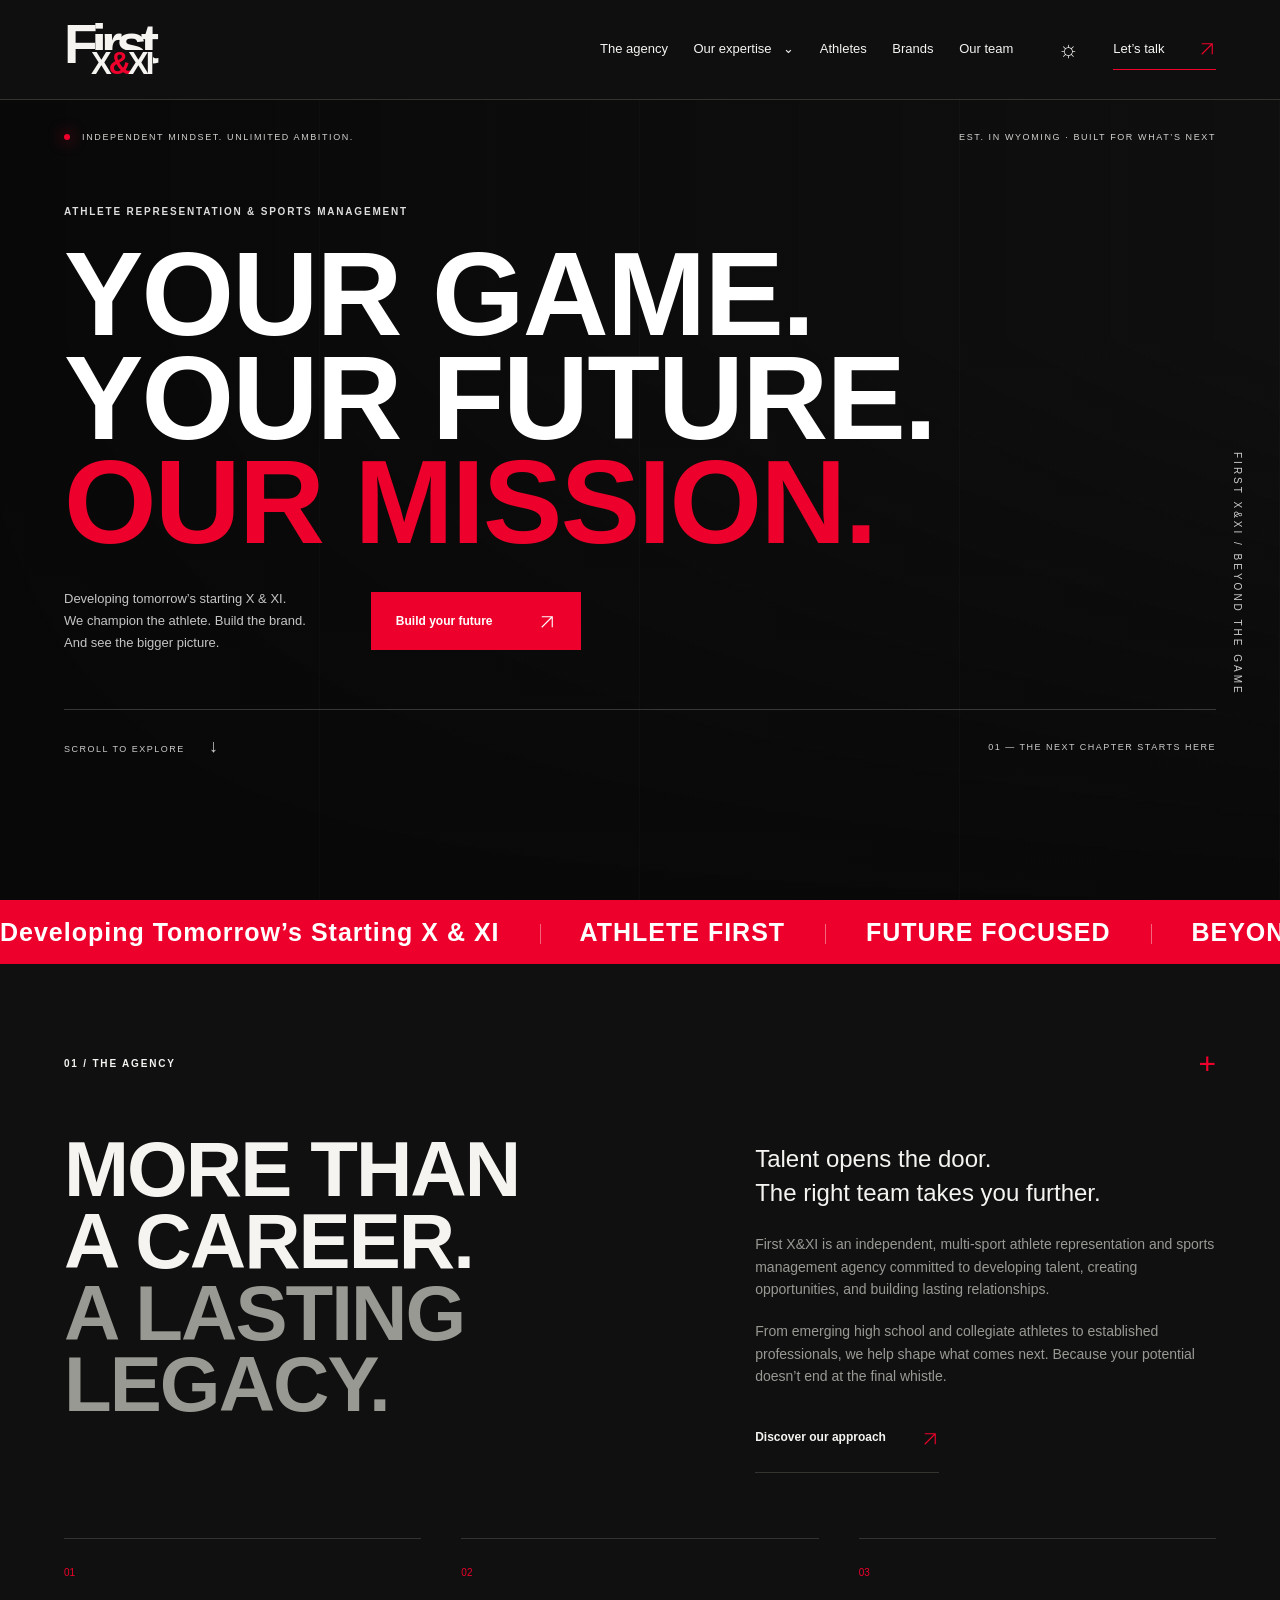
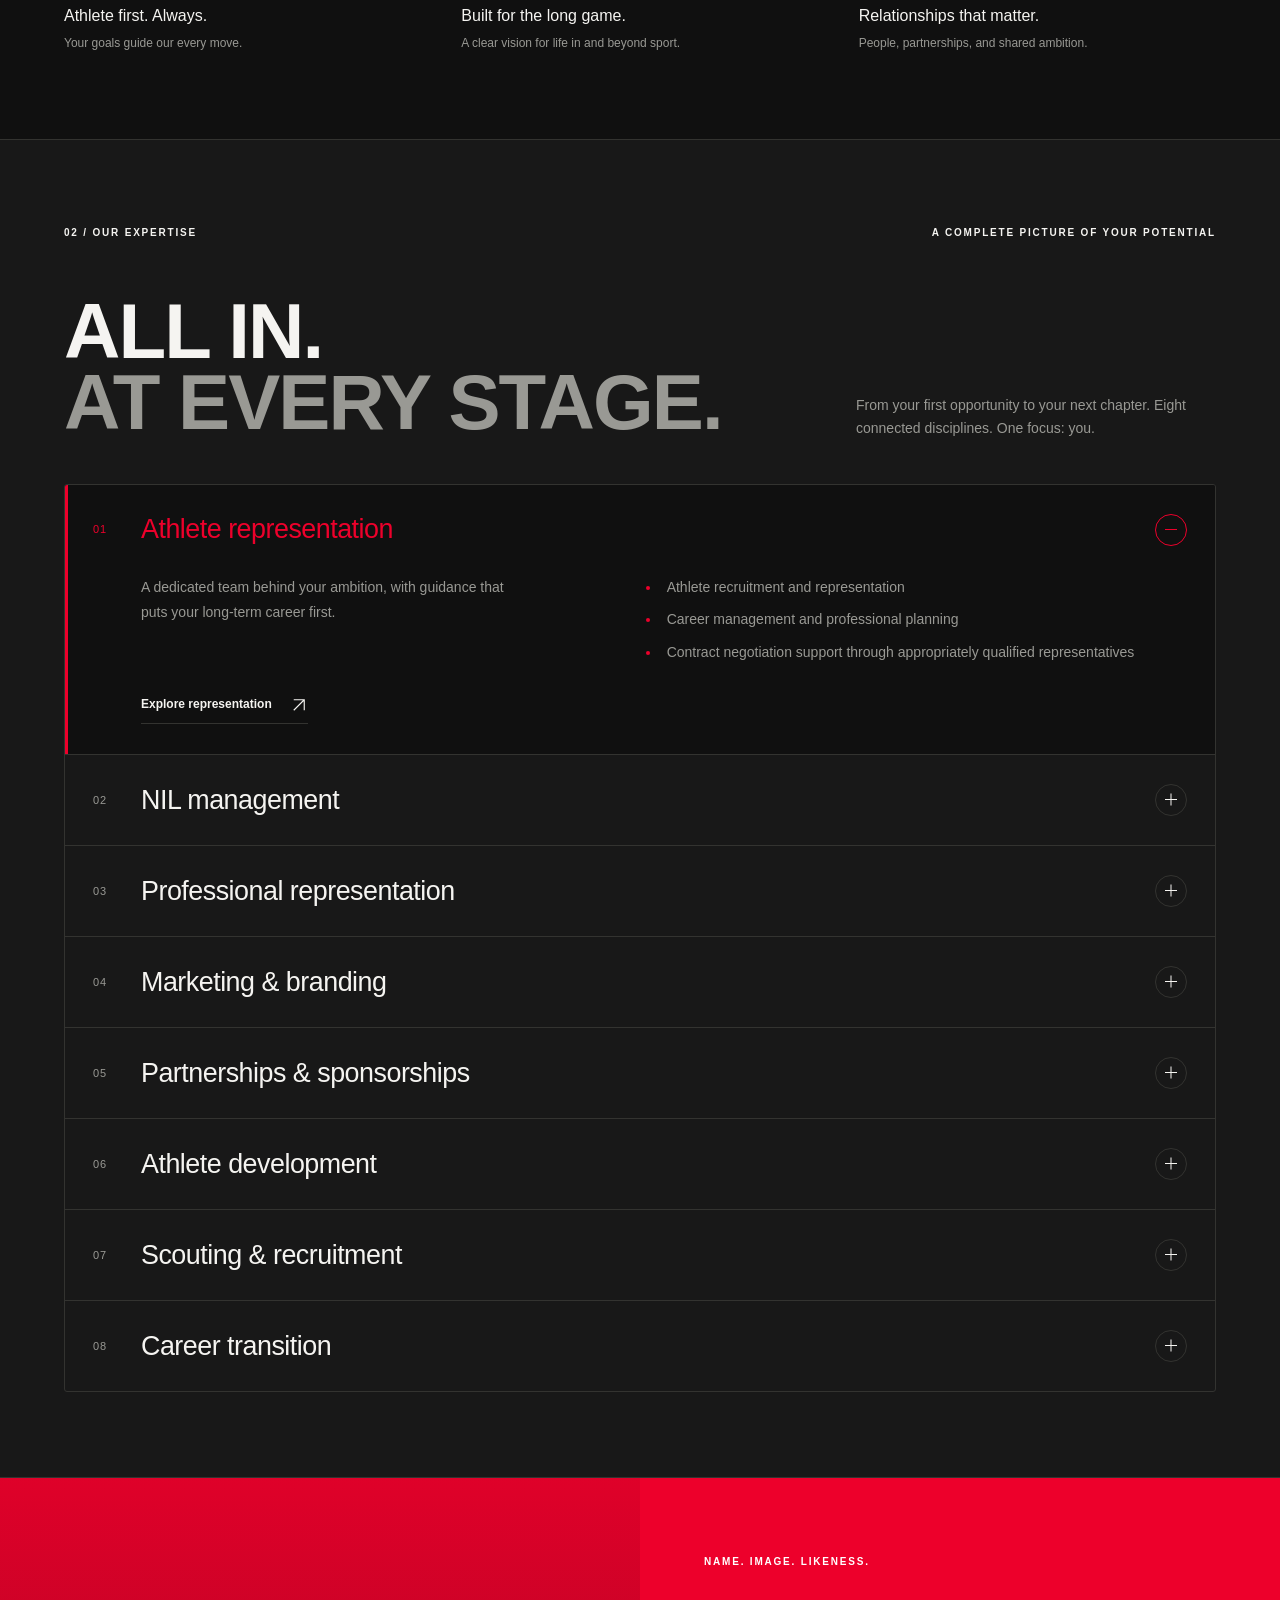
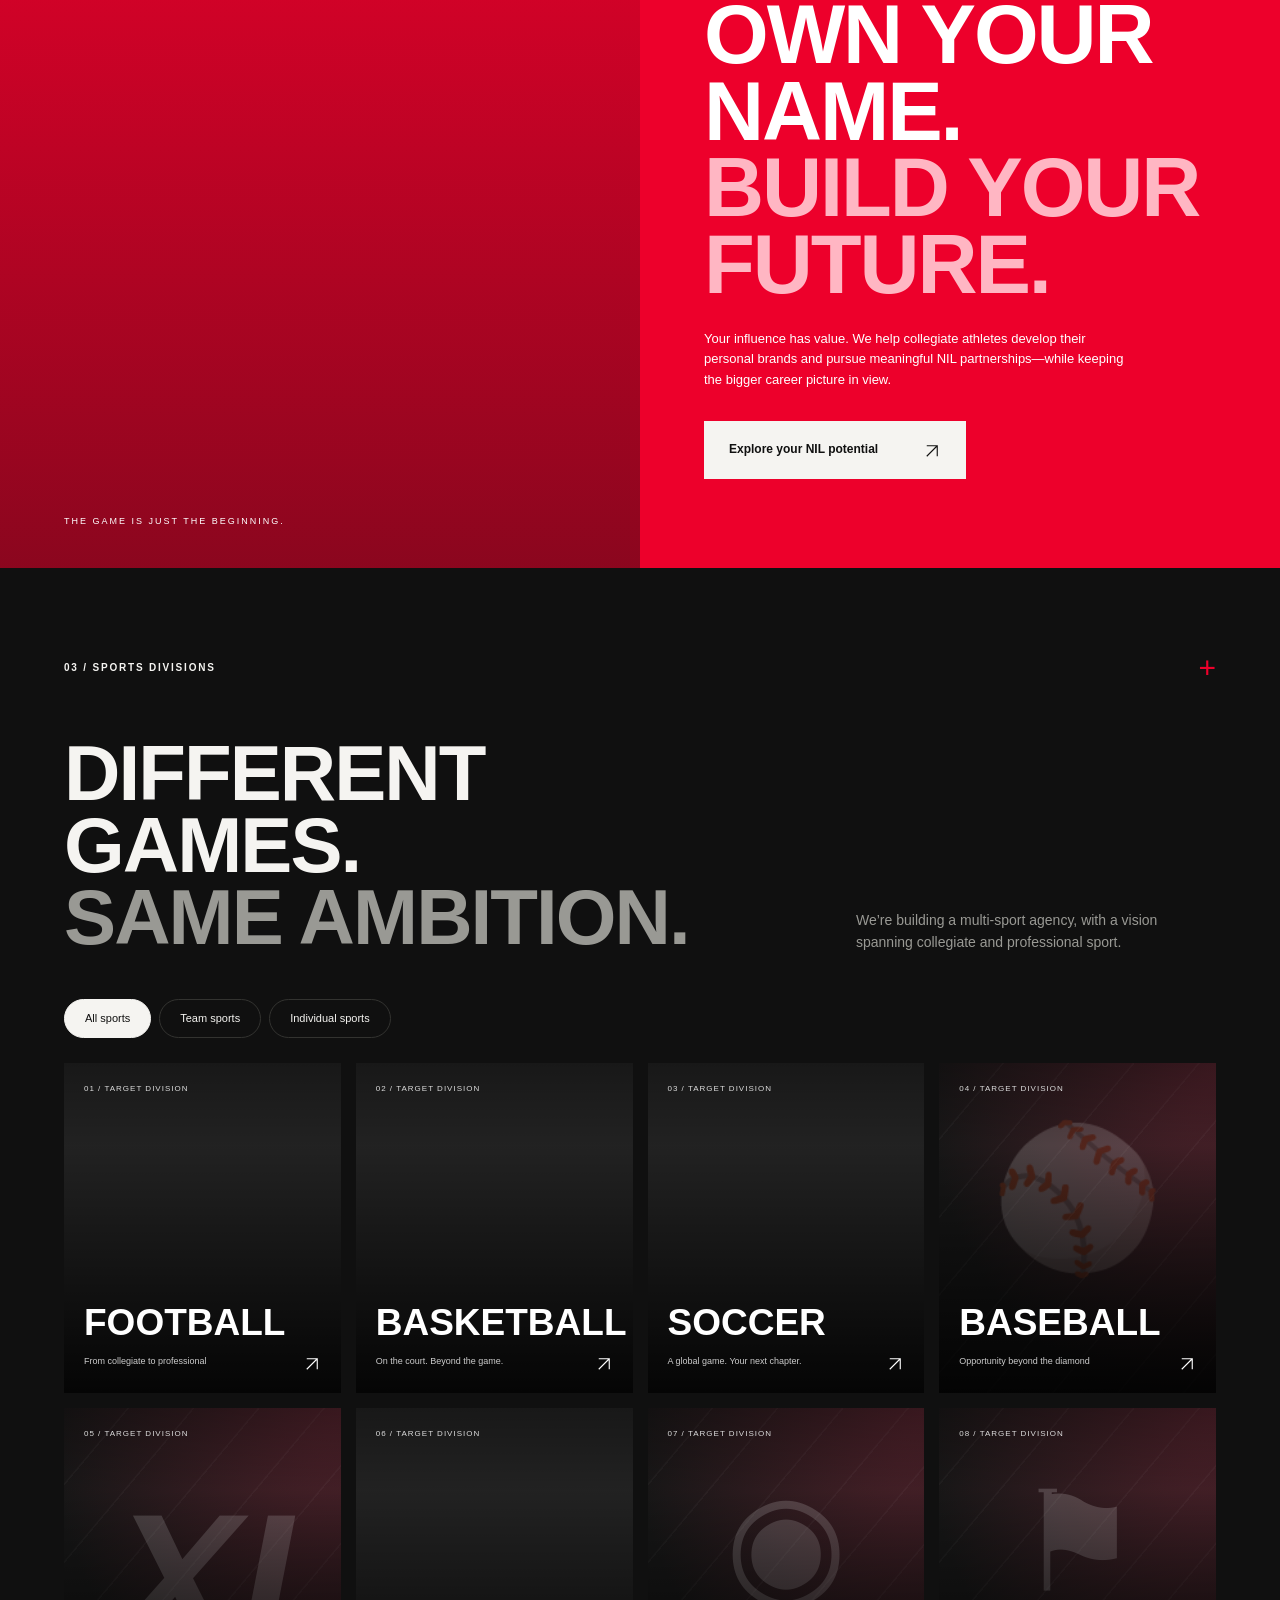
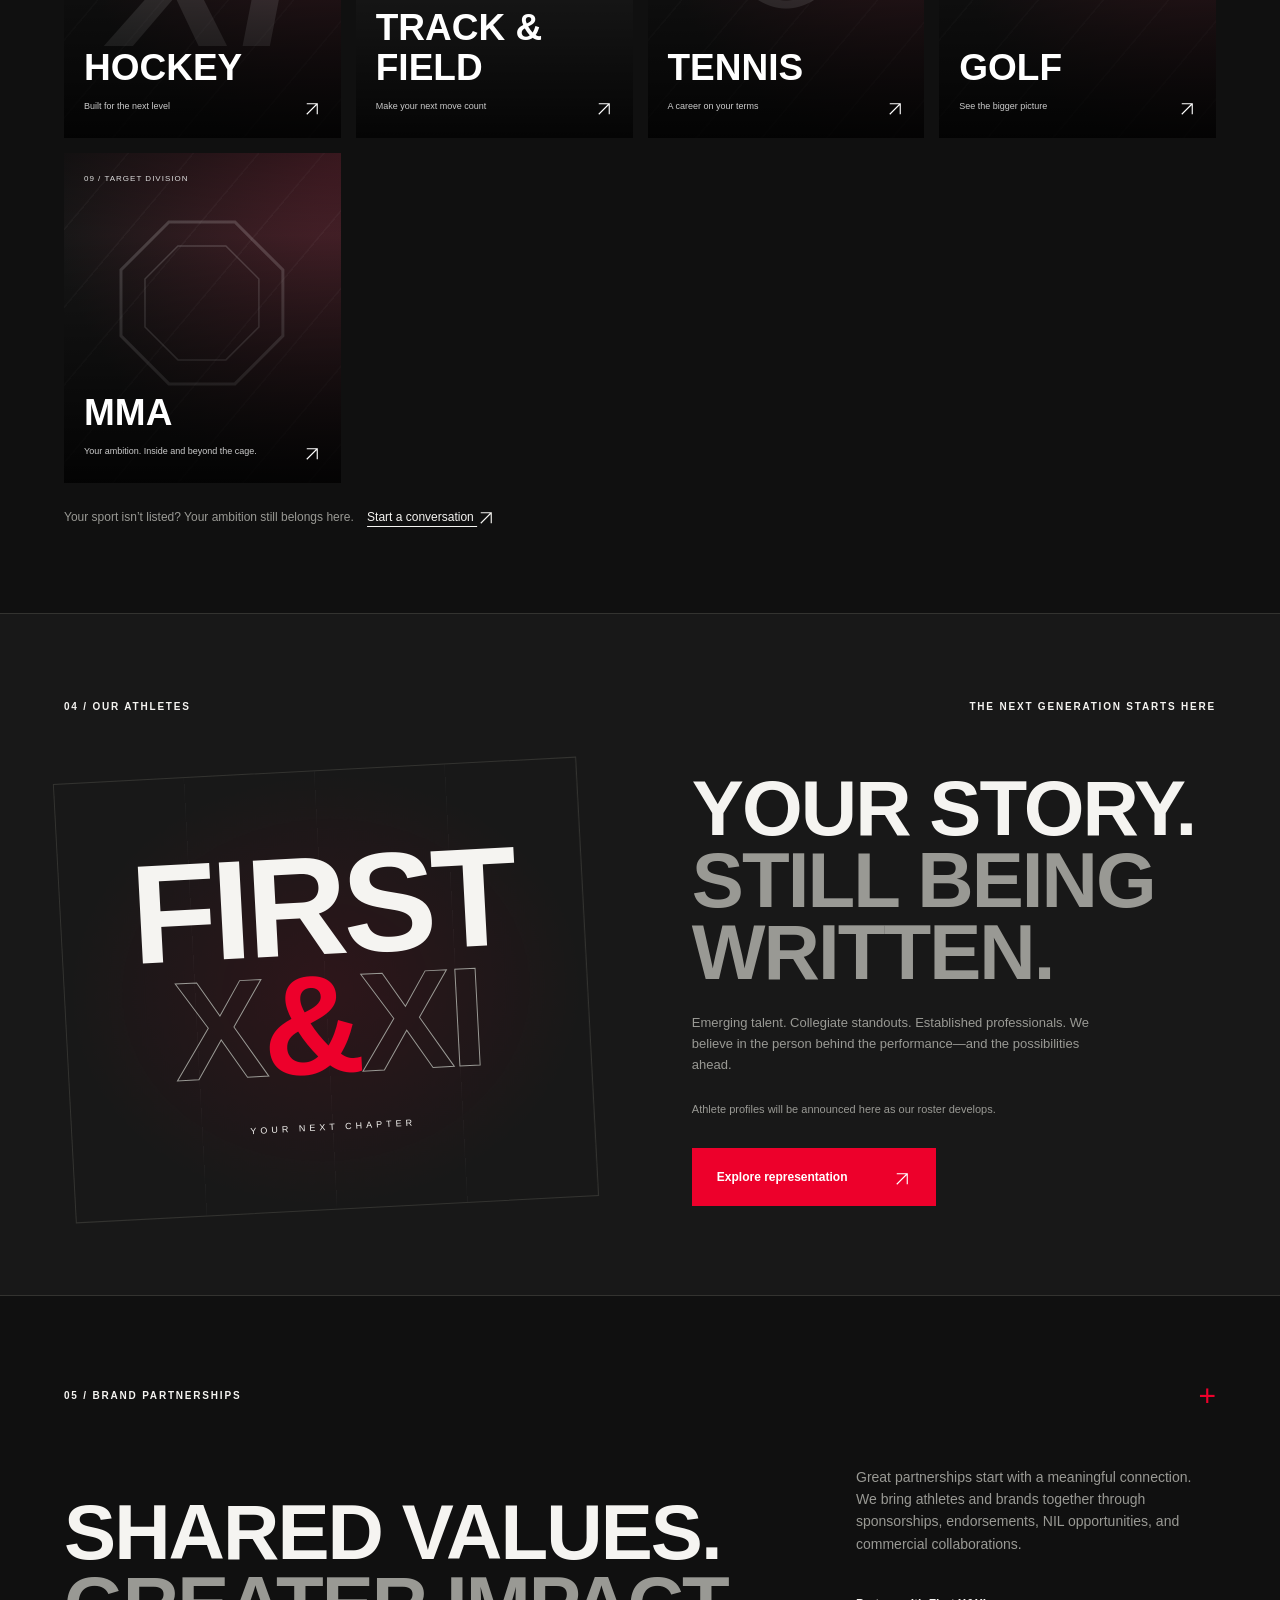
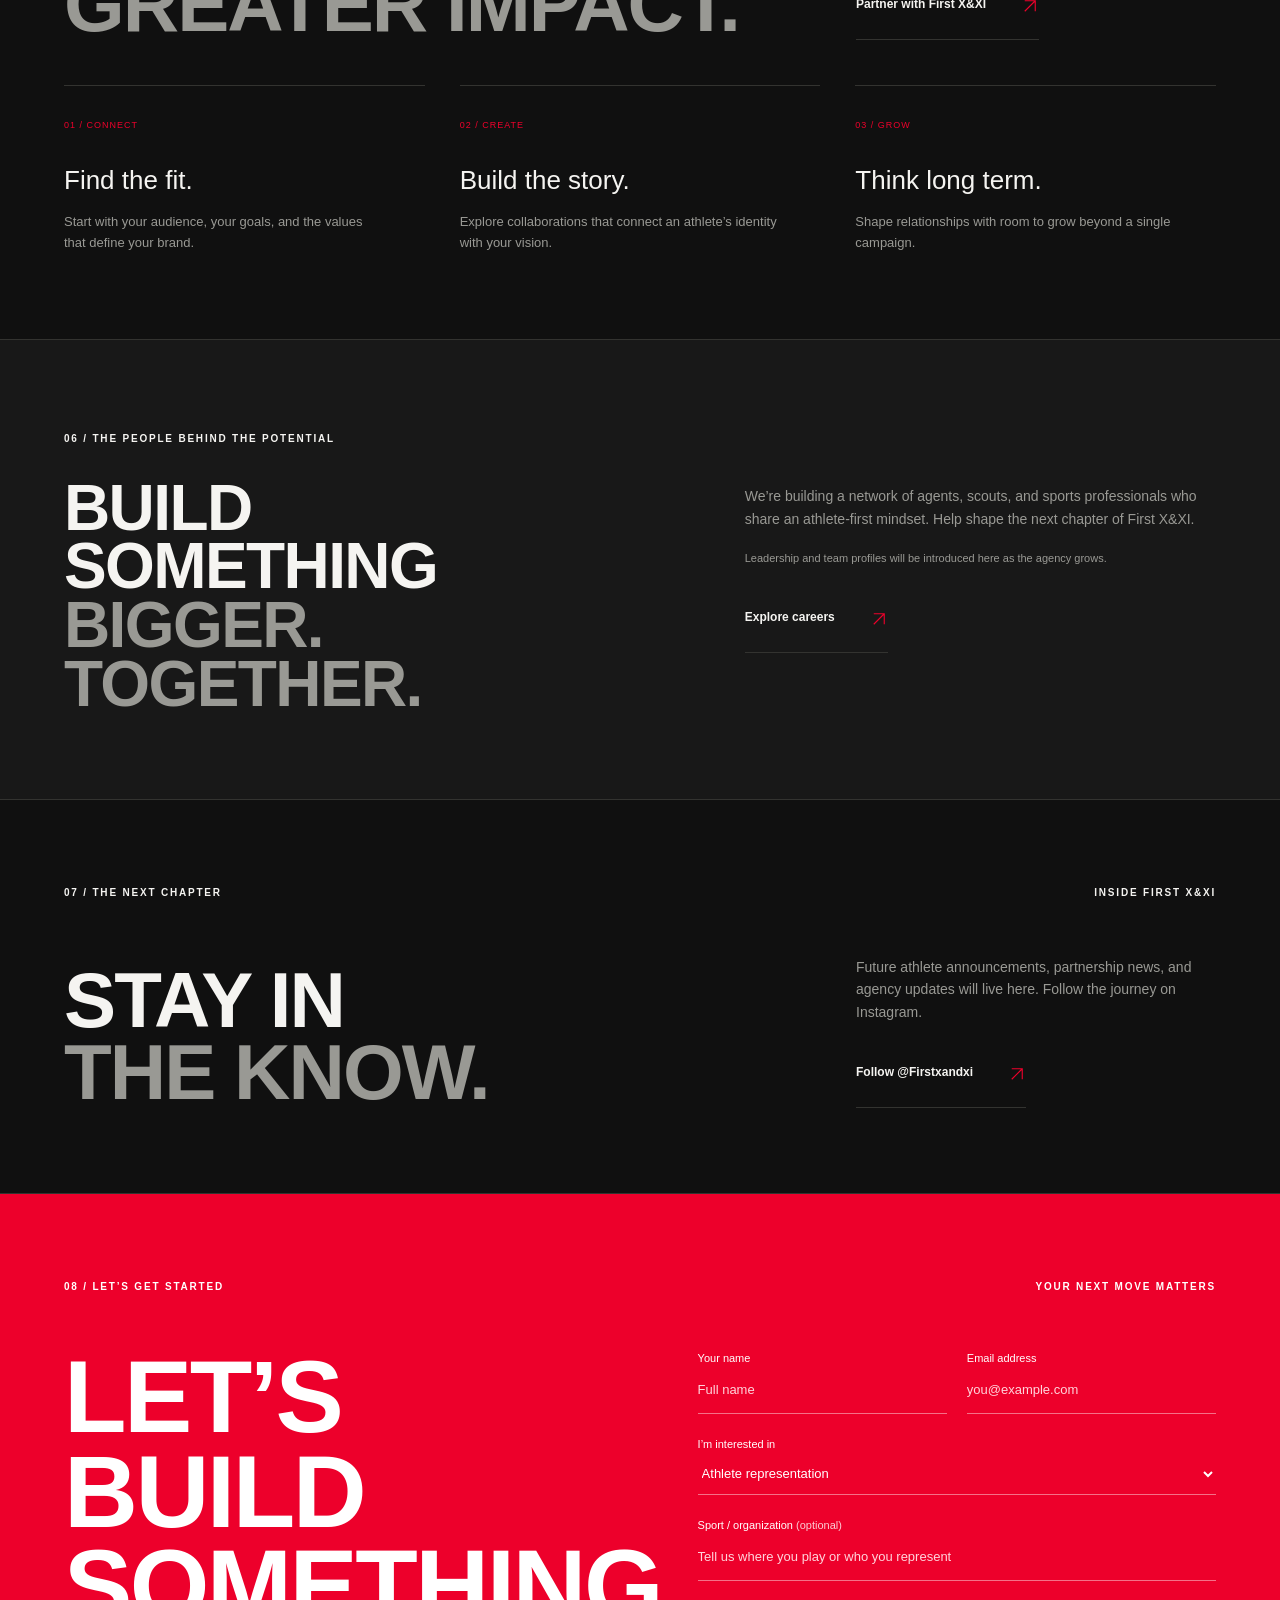
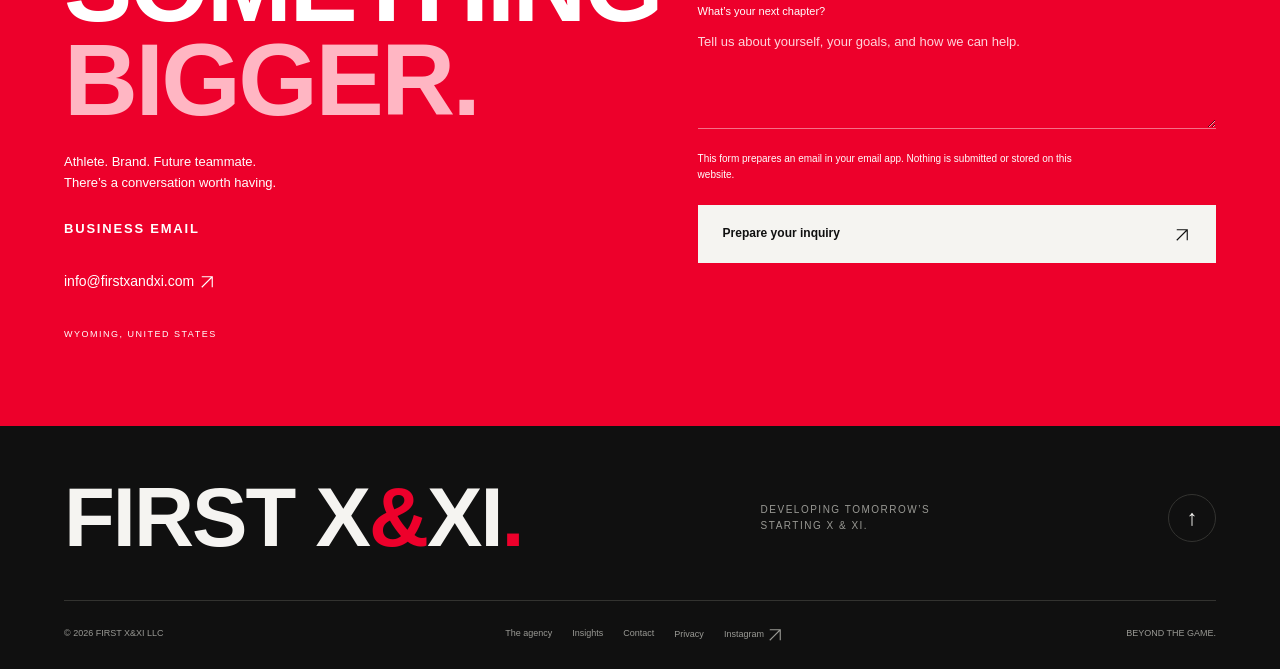
==== commit a8f2d21a: "Add files via upload" ====
--- a/index.html
+++ b/index.html
@@ -11,9 +11,9 @@
 <a class="skip" href="#main">Skip to content</a>
 <header class="header">
 <a href="#home" class="logo" aria-label="First X and XI home"><span class="logo-first">First</span><span class="logo-bottom">X<span>&</span>XI</span></a>
-<nav class="desktop-nav" aria-label="Main navigation"><a href="#about">The agency</a><div class="nav-dropdown"><button aria-expanded="false" aria-controls="services-menu">Our expertise <span>⌄</span></button><div id="services-menu" class="mega-menu" hidden><span class="eyebrow">Built around your ambition</span><a href="#representation">Athlete representation <span><svg class="arrow-icon" viewBox="0 0 24 24" fill="none" aria-hidden="true"><path d="M5 19 19 5M5 5h14v14" stroke="currentColor" stroke-width="1.5"/></svg></span></a><a href="#nil">NIL & brand building <span><svg class="arrow-icon" viewBox="0 0 24 24" fill="none" aria-hidden="true"><path d="M5 19 19 5M5 5h14v14" stroke="currentColor" stroke-width="1.5"/></svg></span></a><a href="#sports">Sports divisions <span><svg class="arrow-icon" viewBox="0 0 24 24" fill="none" aria-hidden="true"><path d="M5 19 19 5M5 5h14v14" stroke="currentColor" stroke-width="1.5"/></svg></span></a><a href="#partnerships">Brand partnerships <span><svg class="arrow-icon" viewBox="0 0 24 24" fill="none" aria-hidden="true"><path d="M5 19 19 5M5 5h14v14" stroke="currentColor" stroke-width="1.5"/></svg></span></a></div></div><a href="#athletes">Athletes</a><a href="#team">Our team</a></nav>
+<nav class="desktop-nav" aria-label="Main navigation"><a href="#about">The agency</a><div class="nav-dropdown"><button aria-expanded="false" aria-controls="services-menu">Our expertise <span>⌄</span></button><div id="services-menu" class="mega-menu" hidden><span class="eyebrow">Built around your ambition</span><a href="#representation">Athlete representation <span><svg class="arrow-icon" viewBox="0 0 24 24" fill="none" aria-hidden="true"><path d="M5 19 19 5M5 5h14v14" stroke="currentColor" stroke-width="1.5"/></svg></span></a><a href="#nil">NIL & brand building <span><svg class="arrow-icon" viewBox="0 0 24 24" fill="none" aria-hidden="true"><path d="M5 19 19 5M5 5h14v14" stroke="currentColor" stroke-width="1.5"/></svg></span></a><a href="#sports">Sports divisions <span><svg class="arrow-icon" viewBox="0 0 24 24" fill="none" aria-hidden="true"><path d="M5 19 19 5M5 5h14v14" stroke="currentColor" stroke-width="1.5"/></svg></span></a><a href="#partnerships">Brand partnerships <span><svg class="arrow-icon" viewBox="0 0 24 24" fill="none" aria-hidden="true"><path d="M5 19 19 5M5 5h14v14" stroke="currentColor" stroke-width="1.5"/></svg></span></a></div></div><a href="#athletes">Athletes</a><a href="#partnerships">Brands</a><a href="#team">Our team</a></nav>
 <div class="header-actions"><button class="theme-toggle icon-button" aria-label="Switch to light theme" title="Switch color theme">☼</button><a class="header-cta" href="#contact">Let’s talk <span><svg class="arrow-icon" viewBox="0 0 24 24" fill="none" aria-hidden="true"><path d="M5 19 19 5M5 5h14v14" stroke="currentColor" stroke-width="1.5"/></svg></span></a><button class="menu-toggle icon-button" aria-label="Open navigation" aria-expanded="false" aria-controls="mobile-nav"><span></span><span></span></button></div>
-<nav id="mobile-nav" class="mobile-nav" aria-label="Mobile navigation" hidden><a href="#about">The agency</a><a href="#representation">Our expertise</a><a href="#sports">Sports divisions</a><a href="#athletes">Athletes</a><a href="#team">Our team</a><a href="#contact">Let’s talk <svg class="arrow-icon" viewBox="0 0 24 24" fill="none" aria-hidden="true"><path d="M5 19 19 5M5 5h14v14" stroke="currentColor" stroke-width="1.5"/></svg></a></nav>
+<nav id="mobile-nav" class="mobile-nav" aria-label="Mobile navigation" hidden><div class="mobile-menu-inner"><div class="mobile-menu-heading"><span class="eyebrow">FIRST X&amp;XI</span><span class="eyebrow">EXPLORE THE AGENCY</span></div><div class="mobile-menu-links"><a href="#about"><span class="menu-number" aria-hidden="true">01</span><span>The agency</span><svg class="arrow-icon" viewBox="0 0 24 24" fill="none" aria-hidden="true"><path d="M5 19 19 5M5 5h14v14" stroke="currentColor" stroke-width="1.5"/></svg></a><a href="#representation"><span class="menu-number" aria-hidden="true">02</span><span>Our expertise</span><svg class="arrow-icon" viewBox="0 0 24 24" fill="none" aria-hidden="true"><path d="M5 19 19 5M5 5h14v14" stroke="currentColor" stroke-width="1.5"/></svg></a><a href="#sports"><span class="menu-number" aria-hidden="true">03</span><span>Sports divisions</span><svg class="arrow-icon" viewBox="0 0 24 24" fill="none" aria-hidden="true"><path d="M5 19 19 5M5 5h14v14" stroke="currentColor" stroke-width="1.5"/></svg></a><a href="#athletes"><span class="menu-number" aria-hidden="true">04</span><span>Athletes</span><svg class="arrow-icon" viewBox="0 0 24 24" fill="none" aria-hidden="true"><path d="M5 19 19 5M5 5h14v14" stroke="currentColor" stroke-width="1.5"/></svg></a><a href="#partnerships"><span class="menu-number" aria-hidden="true">05</span><span>Brands</span><svg class="arrow-icon" viewBox="0 0 24 24" fill="none" aria-hidden="true"><path d="M5 19 19 5M5 5h14v14" stroke="currentColor" stroke-width="1.5"/></svg></a><a href="#team"><span class="menu-number" aria-hidden="true">06</span><span>Our team</span><svg class="arrow-icon" viewBox="0 0 24 24" fill="none" aria-hidden="true"><path d="M5 19 19 5M5 5h14v14" stroke="currentColor" stroke-width="1.5"/></svg></a></div><div class="mobile-menu-footer"><p>Your next chapter starts here.</p><a class="button" href="#contact">Let’s talk <svg class="arrow-icon" viewBox="0 0 24 24" fill="none" aria-hidden="true"><path d="M5 19 19 5M5 5h14v14" stroke="currentColor" stroke-width="1.5"/></svg></a><a class="mobile-email" href="mailto:info@firstxandxi.com">info@firstxandxi.com</a></div></div></nav>
 </header>
 <main id="main">
 <section class="hero" id="home">
@@ -21,17 +21,17 @@
 <div class="hero-content"><p class="eyebrow">ATHLETE REPRESENTATION &amp; SPORTS MANAGEMENT</p><h1>YOUR GAME.<br>YOUR FUTURE.<br><span>OUR MISSION.</span></h1><div class="hero-bottom"><p>Developing tomorrow’s starting X &amp; XI.<br>We champion the athlete. Build the brand.<br>And see the bigger picture.</p><a href="#contact" class="button" data-inquiry="Athlete representation">Build your future <span><svg class="arrow-icon" viewBox="0 0 24 24" fill="none" aria-hidden="true"><path d="M5 19 19 5M5 5h14v14" stroke="currentColor" stroke-width="1.5"/></svg></span></a></div></div>
 <div class="hero-side" aria-hidden="true">FIRST X&XI / BEYOND THE GAME</div><div class="hero-footer"><a href="#about">SCROLL TO EXPLORE <span>↓</span></a><span>01 — THE NEXT CHAPTER STARTS HERE</span></div>
 </section>
-<div class="ticker" aria-label="Developing Tomorrow’s Starting X &amp; XI. Athlete first. Future focused. Beyond the game."><div aria-hidden="true">•Developing Tomorrow’s Starting X &amp; XI• <span>✳</span> ATHLETE FIRST <span>✳</span> FUTURE FOCUSED <span>✳</span> BEYOND THE GAME <span>✳</span> •Developing Tomorrow’s Starting X &amp; XI• <span>✳</span> ATHLETE FIRST <span>✳</span> FUTURE FOCUSED <span>✳</span> BEYOND THE GAME <span>✳</span></div></div>
+<div class="ticker" aria-label="Developing Tomorrow’s Starting X &amp; XI. Athlete first. Future focused. Beyond the game."><div aria-hidden="true">Developing Tomorrow’s Starting X &amp; XI <span class="ticker-divider"></span> ATHLETE FIRST <span class="ticker-divider"></span> FUTURE FOCUSED <span class="ticker-divider"></span> BEYOND THE GAME <span class="ticker-divider"></span> Developing Tomorrow’s Starting X &amp; XI <span class="ticker-divider"></span> ATHLETE FIRST <span class="ticker-divider"></span> FUTURE FOCUSED <span class="ticker-divider"></span> BEYOND THE GAME <span class="ticker-divider"></span> </div></div>
 <section class="section about" id="about"><div class="section-marker"><span class="eyebrow">01 / THE AGENCY</span><span class="mini-cross">+</span></div><div class="about-main reveal"><h2>MORE THAN<br>A CAREER.<br><span class="muted">A LASTING LEGACY.</span></h2><div class="about-copy"><p class="lead">Talent opens the door.<br>The right team takes you further.</p><p>First X&XI is an independent, multi-sport athlete representation and sports management agency committed to developing talent, creating opportunities, and building lasting relationships.</p><p>From emerging high school and collegiate athletes to established professionals, we help shape what comes next. Because your potential doesn’t end at the final whistle.</p><a class="text-link" href="#representation">Discover our approach <span><svg class="arrow-icon" viewBox="0 0 24 24" fill="none" aria-hidden="true"><path d="M5 19 19 5M5 5h14v14" stroke="currentColor" stroke-width="1.5"/></svg></span></a></div></div><div class="principles"><div><span>01</span><h3>Athlete first. Always.</h3><p>Your goals guide our every move.</p></div><div><span>02</span><h3>Built for the long game.</h3><p>A clear vision for life in and beyond sport.</p></div><div><span>03</span><h3>Relationships that matter.</h3><p>People, partnerships, and shared ambition.</p></div></div></section>
 <section class="section expertise" id="representation"><div class="section-marker"><span class="eyebrow">02 / OUR EXPERTISE</span><span class="eyebrow">A COMPLETE PICTURE OF YOUR POTENTIAL</span></div><div class="section-heading reveal"><h2>ALL IN.<br><span class="muted">AT EVERY STAGE.</span></h2><p>From your first opportunity to your next chapter. Eight connected disciplines. One focus: you.</p></div><div class="service-list">
-<details open><summary><span class="service-number">01</span><h3>Athlete representation</h3><span class="plus">+</span></summary><div class="service-body"><p>A dedicated team behind your ambition, with guidance that puts your long-term career first.</p><ul><li>Athlete recruitment and representation</li><li>Career management and professional planning</li><li>Contract negotiation support through appropriately qualified representatives</li></ul><a href="#contact" data-inquiry="Athlete representation">Explore representation <svg class="arrow-icon" viewBox="0 0 24 24" fill="none" aria-hidden="true"><path d="M5 19 19 5M5 5h14v14" stroke="currentColor" stroke-width="1.5"/></svg></a></div></details>
-<details><summary><span class="service-number">02</span><h3>NIL management</h3><span class="plus">+</span></summary><div class="service-body"><p>Turn your name, image, and likeness into opportunities that fit who you are.</p><ul><li>Collegiate NIL opportunities</li><li>Brand partnerships and sponsorship negotiations</li><li>Athlete brand development</li></ul><a href="#nil">Explore NIL <svg class="arrow-icon" viewBox="0 0 24 24" fill="none" aria-hidden="true"><path d="M5 19 19 5M5 5h14v14" stroke="currentColor" stroke-width="1.5"/></svg></a></div></details>
-<details><summary><span class="service-number">03</span><h3>Professional representation</h3><span class="plus">+</span></summary><div class="service-body"><p>Strategic support for the demands and possibilities of a professional career.</p><ul><li>Professional career and relationship management</li><li>Contract advisory and negotiation through qualified agents</li><li>Career advancement opportunities</li></ul><a href="#contact" data-inquiry="Professional representation">Plan your next chapter <svg class="arrow-icon" viewBox="0 0 24 24" fill="none" aria-hidden="true"><path d="M5 19 19 5M5 5h14v14" stroke="currentColor" stroke-width="1.5"/></svg></a></div></details>
-<details><summary><span class="service-number">04</span><h3>Marketing &amp; branding</h3><span class="plus">+</span></summary><div class="service-body"><p>Build an identity that carries your story beyond the scoreboard.</p><ul><li>Personal brand development</li><li>Social media strategy and athlete campaigns</li><li>Public relations and media exposure</li></ul><a href="#contact" data-inquiry="Marketing & branding">Build your brand <svg class="arrow-icon" viewBox="0 0 24 24" fill="none" aria-hidden="true"><path d="M5 19 19 5M5 5h14v14" stroke="currentColor" stroke-width="1.5"/></svg></a></div></details>
-<details><summary><span class="service-number">05</span><h3>Partnerships &amp; sponsorships</h3><span class="plus">+</span></summary><div class="service-body"><p>Connect ambition with brands that share your values.</p><ul><li>Corporate sponsorships and endorsements</li><li>Brand collaborations</li><li>Commercial partnerships</li></ul><a href="#partnerships">Explore partnerships <svg class="arrow-icon" viewBox="0 0 24 24" fill="none" aria-hidden="true"><path d="M5 19 19 5M5 5h14v14" stroke="currentColor" stroke-width="1.5"/></svg></a></div></details>
-<details><summary><span class="service-number">06</span><h3>Athlete development</h3><span class="plus">+</span></summary><div class="service-body"><p>Invest in the person behind the performance.</p><ul><li>Professional development and mentorship</li><li>Career preparation</li><li>Financial literacy and education resources</li></ul><a href="#contact" data-inquiry="Athlete development">Start a conversation <svg class="arrow-icon" viewBox="0 0 24 24" fill="none" aria-hidden="true"><path d="M5 19 19 5M5 5h14v14" stroke="currentColor" stroke-width="1.5"/></svg></a></div></details>
-<details><summary><span class="service-number">07</span><h3>Scouting &amp; recruitment</h3><span class="plus">+</span></summary><div class="service-body"><p>Recognize potential. Create pathways to what comes next.</p><ul><li>Emerging talent identification and evaluation</li><li>High school and collegiate recruitment</li><li>Relationships with coaches and programs</li></ul><a href="#contact" data-inquiry="Scouting & recruitment">Get in touch <svg class="arrow-icon" viewBox="0 0 24 24" fill="none" aria-hidden="true"><path d="M5 19 19 5M5 5h14v14" stroke="currentColor" stroke-width="1.5"/></svg></a></div></details>
-<details><summary><span class="service-number">08</span><h3>Career transition</h3><span class="plus">+</span></summary><div class="service-body"><p>Your next chapter deserves the same ambition as your first.</p><ul><li>Preparation for life after sports</li><li>Business and entrepreneurship opportunities</li><li>Personal brand development and long-term career planning</li></ul><a href="#contact" data-inquiry="Career transition">Explore your next move <svg class="arrow-icon" viewBox="0 0 24 24" fill="none" aria-hidden="true"><path d="M5 19 19 5M5 5h14v14" stroke="currentColor" stroke-width="1.5"/></svg></a></div></details>
+<details name="services" open><summary><span class="service-number">01</span><h3>Athlete representation</h3><span class="plus" aria-hidden="true"></span></summary><div class="service-body"><p>A dedicated team behind your ambition, with guidance that puts your long-term career first.</p><ul><li>Athlete recruitment and representation</li><li>Career management and professional planning</li><li>Contract negotiation support through appropriately qualified representatives</li></ul><a href="#contact" data-inquiry="Athlete representation">Explore representation <svg class="arrow-icon" viewBox="0 0 24 24" fill="none" aria-hidden="true"><path d="M5 19 19 5M5 5h14v14" stroke="currentColor" stroke-width="1.5"/></svg></a></div></details>
+<details name="services"><summary><span class="service-number">02</span><h3>NIL management</h3><span class="plus" aria-hidden="true"></span></summary><div class="service-body"><p>Turn your name, image, and likeness into opportunities that fit who you are.</p><ul><li>Collegiate NIL opportunities</li><li>Brand partnerships and sponsorship negotiations</li><li>Athlete brand development</li></ul><a href="#nil">Explore NIL <svg class="arrow-icon" viewBox="0 0 24 24" fill="none" aria-hidden="true"><path d="M5 19 19 5M5 5h14v14" stroke="currentColor" stroke-width="1.5"/></svg></a></div></details>
+<details name="services"><summary><span class="service-number">03</span><h3>Professional representation</h3><span class="plus" aria-hidden="true"></span></summary><div class="service-body"><p>Strategic support for the demands and possibilities of a professional career.</p><ul><li>Professional career and relationship management</li><li>Contract advisory and negotiation through qualified agents</li><li>Career advancement opportunities</li></ul><a href="#contact" data-inquiry="Professional representation">Plan your next chapter <svg class="arrow-icon" viewBox="0 0 24 24" fill="none" aria-hidden="true"><path d="M5 19 19 5M5 5h14v14" stroke="currentColor" stroke-width="1.5"/></svg></a></div></details>
+<details name="services"><summary><span class="service-number">04</span><h3>Marketing &amp; branding</h3><span class="plus" aria-hidden="true"></span></summary><div class="service-body"><p>Build an identity that carries your story beyond the scoreboard.</p><ul><li>Personal brand development</li><li>Social media strategy and athlete campaigns</li><li>Public relations and media exposure</li></ul><a href="#contact" data-inquiry="Marketing & branding">Build your brand <svg class="arrow-icon" viewBox="0 0 24 24" fill="none" aria-hidden="true"><path d="M5 19 19 5M5 5h14v14" stroke="currentColor" stroke-width="1.5"/></svg></a></div></details>
+<details name="services"><summary><span class="service-number">05</span><h3>Partnerships &amp; sponsorships</h3><span class="plus" aria-hidden="true"></span></summary><div class="service-body"><p>Connect ambition with brands that share your values.</p><ul><li>Corporate sponsorships and endorsements</li><li>Brand collaborations</li><li>Commercial partnerships</li></ul><a href="#partnerships">Explore partnerships <svg class="arrow-icon" viewBox="0 0 24 24" fill="none" aria-hidden="true"><path d="M5 19 19 5M5 5h14v14" stroke="currentColor" stroke-width="1.5"/></svg></a></div></details>
+<details name="services"><summary><span class="service-number">06</span><h3>Athlete development</h3><span class="plus" aria-hidden="true"></span></summary><div class="service-body"><p>Invest in the person behind the performance.</p><ul><li>Professional development and mentorship</li><li>Career preparation</li><li>Financial literacy and education resources</li></ul><a href="#contact" data-inquiry="Athlete development">Start a conversation <svg class="arrow-icon" viewBox="0 0 24 24" fill="none" aria-hidden="true"><path d="M5 19 19 5M5 5h14v14" stroke="currentColor" stroke-width="1.5"/></svg></a></div></details>
+<details name="services"><summary><span class="service-number">07</span><h3>Scouting &amp; recruitment</h3><span class="plus" aria-hidden="true"></span></summary><div class="service-body"><p>Recognize potential. Create pathways to what comes next.</p><ul><li>Emerging talent identification and evaluation</li><li>High school and collegiate recruitment</li><li>Relationships with coaches and programs</li></ul><a href="#contact" data-inquiry="Scouting & recruitment">Get in touch <svg class="arrow-icon" viewBox="0 0 24 24" fill="none" aria-hidden="true"><path d="M5 19 19 5M5 5h14v14" stroke="currentColor" stroke-width="1.5"/></svg></a></div></details>
+<details name="services"><summary><span class="service-number">08</span><h3>Career transition</h3><span class="plus" aria-hidden="true"></span></summary><div class="service-body"><p>Your next chapter deserves the same ambition as your first.</p><ul><li>Preparation for life after sports</li><li>Business and entrepreneurship opportunities</li><li>Personal brand development and long-term career planning</li></ul><a href="#contact" data-inquiry="Career transition">Explore your next move <svg class="arrow-icon" viewBox="0 0 24 24" fill="none" aria-hidden="true"><path d="M5 19 19 5M5 5h14v14" stroke="currentColor" stroke-width="1.5"/></svg></a></div></details>
 </div></section>
 <section class="nil-feature" id="nil"><div class="nil-image" role="img" aria-label="Basketball hoop beneath an open sky"></div><div class="nil-copy reveal"><span class="eyebrow">NAME. IMAGE. LIKENESS.</span><h2>OWN YOUR<br>NAME.<br><span>BUILD YOUR<br>FUTURE.</span></h2><p>Your influence has value. We help collegiate athletes develop their personal brands and pursue meaningful NIL partnerships—while keeping the bigger career picture in view.</p><a href="#contact" class="button button-white" data-inquiry="NIL opportunities">Explore your NIL potential <span><svg class="arrow-icon" viewBox="0 0 24 24" fill="none" aria-hidden="true"><path d="M5 19 19 5M5 5h14v14" stroke="currentColor" stroke-width="1.5"/></svg></span></a></div></section>
 <section class="section sports" id="sports"><div class="section-marker"><span class="eyebrow">03 / SPORTS DIVISIONS</span><span class="mini-cross">+</span></div><div class="section-heading reveal"><h2>DIFFERENT GAMES.<br><span class="muted">SAME AMBITION.</span></h2><p>We’re building a multi-sport agency, with a vision spanning collegiate and professional sport.</p></div><div class="sport-filters" role="group" aria-label="Filter sports"><button class="active" data-filter="all" aria-pressed="true">All sports</button><button data-filter="team" aria-pressed="false">Team sports</button><button data-filter="individual" aria-pressed="false">Individual sports</button></div><div class="sport-grid">
--- a/styles.css
+++ b/styles.css
@@ -12,3 +12,61 @@
 .logo img{width:100%;height:100%;object-fit:contain}
 
 .mma-octagon{position:absolute;width:65%;height:auto;top:18%;left:17.5%;color:#ffffff30;z-index:-1}
+/* Refined navigation, text-only ticker, and service disclosures. */
+.ticker .ticker-divider{display:inline-block;width:1px;height:20px;background:currentColor;opacity:.4;vertical-align:middle;margin:0 32px}
+.desktop-nav{gap:clamp(18px,2vw,30px)}
+.service-list{border:1px solid var(--line);border-radius:3px;overflow:hidden}
+.service-list details{padding:0 28px;transition:background .2s}
+.service-list details:last-child{border-bottom:0}
+.service-list details[open]{background:var(--bg);box-shadow:inset 3px 0 var(--red)}
+.service-list summary{gap:24px;padding:25px 0;min-height:90px}
+.service-list summary h3{font-size:clamp(20px,2.1vw,30px);line-height:1.25;letter-spacing:-.5px}
+.service-list .service-number{font-size:11px;letter-spacing:1px;width:24px;flex-shrink:0}
+.service-list details[open] .service-number{color:var(--red)}
+.service-list summary .plus{width:32px;height:32px;flex-shrink:0;position:relative;border:1px solid var(--line);border-radius:50%;transform:none}
+.service-list .plus:before,.service-list .plus:after{content:'';position:absolute;left:9px;top:14px;width:12px;height:1px;background:currentColor}
+.service-list .plus:after{transform:rotate(90deg);transition:transform .2s}
+.service-list details[open] .plus{border-color:var(--red);transform:none}
+.service-list details[open] .plus:after{transform:rotate(0)}
+.service-list .service-body{margin-left:48px;max-width:none;padding:0 0 30px;gap:22px 48px;grid-template-columns:1fr 1.2fr;font-size:14px;line-height:1.8}
+.service-list .service-body p{max-width:390px}
+.service-list .service-body ul{padding-left:18px}
+.service-list .service-body li{padding-left:6px;margin-bottom:7px}
+.service-list .service-body li::marker{color:var(--red)}
+.service-list .service-body a{justify-self:start;display:inline-flex;align-items:center;gap:18px;font-size:12px;font-weight:600;text-decoration:none;border-bottom:1px solid var(--line);padding-bottom:8px;margin:0}
+.service-list .service-body a:hover{border-color:var(--red)}
+@media(max-width:1000px){
+ html{scroll-padding-top:80px}
+ .header{height:80px;gap:16px}
+ .desktop-nav{display:none}
+ .header-actions{margin-left:auto}
+ .menu-toggle{display:flex;flex-direction:column;justify-content:center;align-items:center;gap:7px;border:1px solid var(--line);border-radius:50%;width:44px;height:44px;margin-left:8px}
+ .menu-toggle span{height:1px;width:20px;background:var(--text);transition:transform .2s}
+ .menu-toggle[aria-expanded="true"] span:first-child{transform:translateY(4px) rotate(45deg)}
+ .menu-toggle[aria-expanded="true"] span:last-child{transform:translateY(-4px) rotate(-45deg)}
+ .mobile-nav{position:fixed;inset:80px 0 auto;height:calc(100dvh - 80px);overflow-y:auto;overscroll-behavior:contain;background:var(--bg);padding:0 var(--pad);text-align:left}
+ .mobile-menu-inner{max-width:660px;margin:0 auto;padding:26px 0 max(28px,env(safe-area-inset-bottom))}
+ .mobile-menu-heading{display:flex;justify-content:space-between;gap:20px;padding-bottom:22px;border-bottom:1px solid var(--line)}
+ .mobile-menu-heading>span:first-child{color:var(--red)}
+ .mobile-menu-heading>span:last-child{color:var(--muted);font-size:8px}
+ .mobile-menu-links a{display:flex;align-items:center;gap:18px;padding:17px 0;border-bottom:1px solid var(--line);font-family:var(--body);font-size:clamp(22px,4vw,30px);font-weight:500;line-height:1.3;transition:color .2s}
+ .mobile-menu-links a:hover{color:var(--red)}
+ .mobile-menu-links .menu-number{font-size:10px;letter-spacing:1px;color:var(--muted);font-family:var(--body);width:22px}
+ .mobile-menu-links .arrow-icon{margin-left:auto;color:var(--muted);width:17px;height:17px}
+ .mobile-menu-footer{padding-top:28px}
+ .mobile-menu-footer p{font-size:12px;margin-bottom:16px}
+ .mobile-nav .mobile-menu-footer .button{display:flex;font-family:var(--body);font-size:13px;border:0;padding:17px 22px}
+ .mobile-nav .mobile-email{display:block;font-family:var(--body);font-size:12px;padding:18px 0 0;border:0;color:var(--muted)}
+}
+@media(max-width:540px){
+ .header{gap:8px}.header-actions{gap:5px}
+ .service-list details{padding:0 17px}
+ .service-list summary{gap:12px;padding:21px 0;min-height:80px}
+ .service-list .service-number{width:19px;font-size:10px}
+ .service-list summary h3{font-size:20px;letter-spacing:-.3px}
+ .service-list summary .plus{width:28px;height:28px}
+ .service-list .plus:before,.service-list .plus:after{left:7px;top:12px}
+ .service-list .service-body{margin-left:0;grid-template-columns:1fr;gap:18px;font-size:13px;padding-bottom:24px}
+ .service-list .service-body a{grid-column:auto}
+ .mobile-menu-links a{padding:16px 0}
+}
